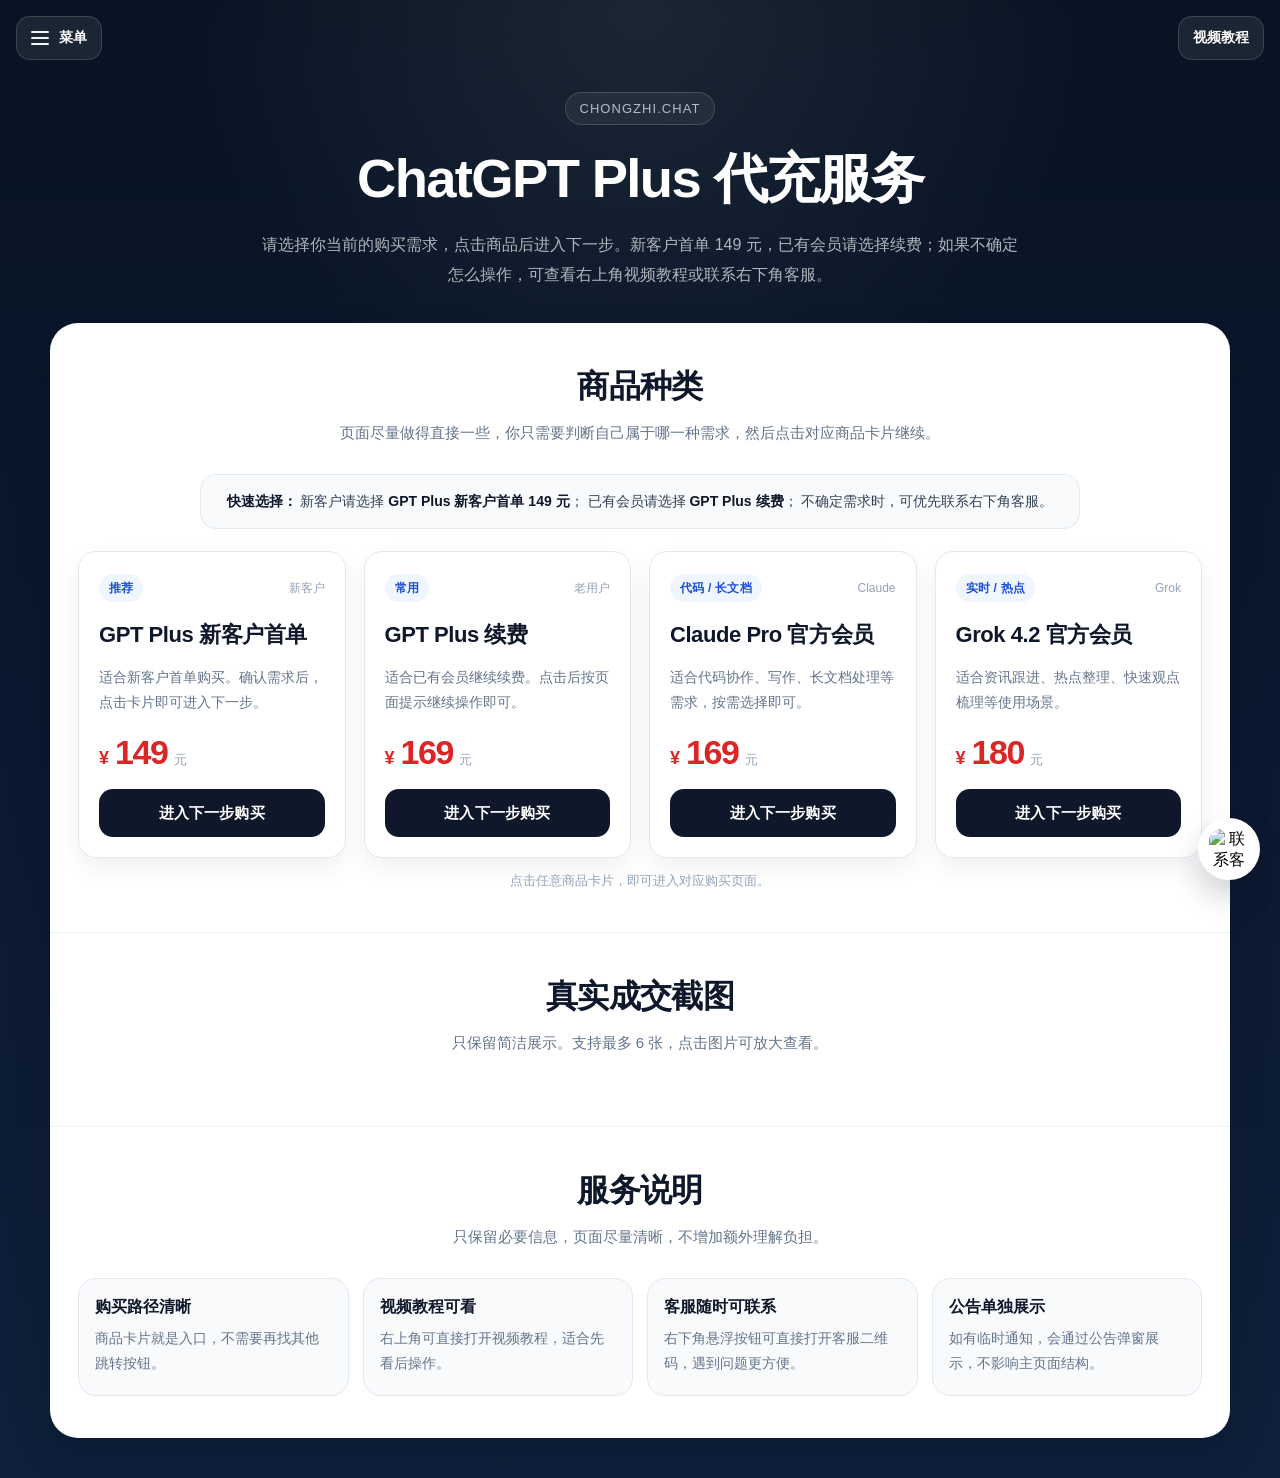
==== index.html @ c3a752f5 "Update index.html" ====
<!DOCTYPE html>
<html lang="zh-CN">
<head>
    <meta charset="UTF-8" />
    <meta name="viewport" content="width=device-width, initial-scale=1.0" />
    <title>ChatGPT Plus 代充服务</title>
    <meta name="description" content="ChatGPT Plus 代充服务，页面简洁清晰，支持新客户首单、续费及人工协助。" />
    <meta name="keywords" content="ChatGPT Plus, GPT Plus 代充, GPT 续费, GPT 新客户首单" />

    <style>
        :root {
            --bg: #081423;
            --bg-soft: #0d1d31;
            --panel: rgba(255, 255, 255, 0.06);
            --panel-strong: rgba(255, 255, 255, 0.1);
            --line: rgba(255, 255, 255, 0.12);
            --line-dark: #e5e7eb;
            --text: #0f172a;
            --text-soft: #64748b;
            --text-white: rgba(255, 255, 255, 0.94);
            --text-white-soft: rgba(255, 255, 255, 0.68);
            --brand: #2563eb;
            --brand-dark: #1d4ed8;
            --accent: #dc2626;
            --card-bg: #ffffff;
            --card-muted: #f8fafc;
            --shadow: 0 20px 40px rgba(2, 6, 23, 0.16);
            --radius-xl: 28px;
            --radius-lg: 22px;
            --radius-md: 18px;
            --radius-sm: 14px;
        }

        * {
            margin: 0;
            padding: 0;
            box-sizing: border-box;
        }

        html {
            scroll-behavior: smooth;
        }

        body {
            font-family: "SF Pro Display", "PingFang SC", "Hiragino Sans GB", "Microsoft YaHei", sans-serif;
            color: var(--text);
            background:
                radial-gradient(circle at top, rgba(255, 255, 255, 0.08), transparent 28%),
                linear-gradient(180deg, #081423 0%, #0b1830 52%, #0f203b 100%);
            min-height: 100vh;
            -webkit-font-smoothing: antialiased;
            text-rendering: optimizeLegibility;
        }

        a {
            text-decoration: none;
            color: inherit;
        }

        button {
            font: inherit;
        }

        .container {
            width: min(1180px, calc(100% - 32px));
            margin: 0 auto;
        }

        .hero {
            padding: 92px 0 34px;
            text-align: center;
        }

        .hero-mark {
            display: inline-flex;
            align-items: center;
            justify-content: center;
            padding: 8px 14px;
            border-radius: 999px;
            border: 1px solid rgba(255, 255, 255, 0.16);
            background: rgba(255, 255, 255, 0.06);
            color: var(--text-white-soft);
            font-size: 13px;
            letter-spacing: 0.08em;
            margin-bottom: 18px;
            backdrop-filter: blur(10px);
        }

        .hero h1 {
            color: #ffffff;
            font-size: clamp(2rem, 5vw, 3.4rem);
            font-weight: 700;
            letter-spacing: -0.03em;
            margin-bottom: 14px;
        }

        .hero p {
            max-width: 760px;
            margin: 0 auto;
            color: var(--text-white-soft);
            font-size: 16px;
            line-height: 1.85;
        }

        .main-shell {
            background: #ffffff;
            border-radius: var(--radius-xl);
            box-shadow: var(--shadow);
            overflow: hidden;
            margin-bottom: 40px;
        }

        .section {
            padding: 42px 28px;
        }

        .section + .section {
            border-top: 1px solid #eef2f7;
        }

        .section-head {
            text-align: center;
            margin-bottom: 28px;
        }

        .section-head h2 {
            font-size: clamp(1.5rem, 3vw, 2rem);
            color: #0f172a;
            font-weight: 700;
            letter-spacing: -0.02em;
            margin-bottom: 10px;
        }

        .section-head p {
            max-width: 760px;
            margin: 0 auto;
            color: var(--text-soft);
            font-size: 15px;
            line-height: 1.8;
        }

        .mini-guide {
            max-width: 880px;
            margin: 0 auto 22px;
            padding: 14px 18px;
            background: #f8fafc;
            border: 1px solid #e2e8f0;
            border-radius: 16px;
            text-align: center;
            color: #334155;
            font-size: 14px;
            line-height: 1.8;
        }

        .mini-guide strong {
            color: #0f172a;
            font-weight: 700;
        }

        .goods-grid {
            display: grid;
            grid-template-columns: repeat(4, minmax(0, 1fr));
            gap: 18px;
        }

        .goods-card {
            display: flex;
            flex-direction: column;
            min-height: 290px;
            padding: 22px 20px 20px;
            background: var(--card-bg);
            border: 1px solid #e2e8f0;
            border-radius: var(--radius-md);
            transition: transform 0.22s ease, box-shadow 0.22s ease, border-color 0.22s ease;
            box-shadow: 0 10px 24px rgba(15, 23, 42, 0.06);
        }

        .goods-card:hover {
            transform: translateY(-4px);
            box-shadow: 0 18px 34px rgba(15, 23, 42, 0.10);
            border-color: #cbd5e1;
        }

        .goods-card-top {
            display: flex;
            align-items: center;
            justify-content: space-between;
            gap: 12px;
            margin-bottom: 18px;
        }

        .goods-badge {
            display: inline-flex;
            align-items: center;
            min-height: 28px;
            padding: 0 10px;
            border-radius: 999px;
            background: #eff6ff;
            color: #1d4ed8;
            font-size: 12px;
            font-weight: 600;
            letter-spacing: 0.02em;
        }

        .goods-tag {
            font-size: 12px;
            color: #94a3b8;
            white-space: nowrap;
        }

        .goods-title {
            font-size: 22px;
            line-height: 1.4;
            color: #0f172a;
            font-weight: 700;
            letter-spacing: -0.02em;
            margin-bottom: 14px;
        }

        .goods-desc {
            color: #64748b;
            font-size: 14px;
            line-height: 1.8;
            min-height: 52px;
            margin-bottom: 18px;
        }

        .goods-price {
            display: flex;
            align-items: baseline;
            gap: 6px;
            margin-bottom: 20px;
        }

        .goods-price .currency {
            color: var(--accent);
            font-size: 18px;
            font-weight: 700;
        }

        .goods-price .value {
            color: var(--accent);
            font-size: 34px;
            line-height: 1;
            font-weight: 700;
            letter-spacing: -0.04em;
        }

        .goods-price .unit {
            color: #94a3b8;
            font-size: 13px;
        }

        .goods-action {
            margin-top: auto;
            display: flex;
            align-items: center;
            justify-content: center;
            min-height: 48px;
            border-radius: 14px;
            background: #0f172a;
            color: #ffffff;
            font-size: 15px;
            font-weight: 600;
            letter-spacing: 0.01em;
            transition: background 0.2s ease;
        }

        .goods-card:hover .goods-action {
            background: #111f35;
        }

        .goods-foot {
            text-align: center;
            margin-top: 14px;
            color: #94a3b8;
            font-size: 13px;
        }

        .proof-grid {
            display: grid;
            grid-template-columns: repeat(3, minmax(0, 1fr));
            gap: 16px;
        }

        .proof-card {
            display: none;
            position: relative;
            overflow: hidden;
            border-radius: 18px;
            border: 1px solid #e2e8f0;
            background: #f8fafc;
            cursor: zoom-in;
            aspect-ratio: 4 / 5;
            box-shadow: 0 12px 28px rgba(15, 23, 42, 0.06);
        }

        .proof-card.is-ready {
            display: block;
        }

        .proof-card img {
            width: 100%;
            height: 100%;
            object-fit: cover;
            display: block;
            transition: transform 0.28s ease;
        }

        .proof-card:hover img {
            transform: scale(1.02);
        }

        .proof-empty {
            display: none;
            max-width: 760px;
            margin: 0 auto;
            padding: 18px 20px;
            border-radius: 16px;
            background: #f8fafc;
            border: 1px solid #e2e8f0;
            text-align: center;
            color: #64748b;
            font-size: 14px;
            line-height: 1.8;
        }

        .proof-empty.show {
            display: block;
        }

        .service-grid {
            display: grid;
            grid-template-columns: repeat(4, minmax(0, 1fr));
            gap: 14px;
        }

        .service-item {
            padding: 18px 16px;
            border-radius: 18px;
            background: #f8fafc;
            border: 1px solid #e2e8f0;
        }

        .service-item h3 {
            font-size: 16px;
            color: #0f172a;
            font-weight: 700;
            margin-bottom: 8px;
        }

        .service-item p {
            color: #64748b;
            font-size: 14px;
            line-height: 1.8;
        }

        .fixed-contact-btn {
            position: fixed;
            right: 20px;
            bottom: 20px;
            z-index: 1100;
            width: 62px;
            height: 62px;
            border: 0;
            border-radius: 50%;
            background: #ffffff;
            box-shadow: 0 16px 30px rgba(15, 23, 42, 0.2);
            cursor: pointer;
            display: flex;
            align-items: center;
            justify-content: center;
            transition: transform 0.2s ease;
        }

        .fixed-contact-btn:hover {
            transform: translateY(-3px);
        }

        .fixed-contact-btn img {
            width: 40px;
            height: 40px;
            object-fit: cover;
            border-radius: 12px;
        }

        .top-left-nav-btn,
        .top-right-video-btn {
            position: fixed;
            top: calc(16px + env(safe-area-inset-top));
            z-index: 1200;
            display: inline-flex;
            align-items: center;
            justify-content: center;
            min-height: 44px;
            padding: 0 14px;
            border: 1px solid rgba(255, 255, 255, 0.14);
            border-radius: 14px;
            background: rgba(255, 255, 255, 0.08);
            color: #ffffff;
            backdrop-filter: blur(12px);
            cursor: pointer;
            font-size: 14px;
            font-weight: 600;
            transition: background 0.2s ease, transform 0.2s ease;
        }

        .top-left-nav-btn:hover,
        .top-right-video-btn:hover {
            background: rgba(255, 255, 255, 0.12);
            transform: translateY(-2px);
        }

        .top-left-nav-btn {
            left: calc(16px + env(safe-area-inset-left));
            gap: 10px;
        }

        .top-right-video-btn {
            right: calc(16px + env(safe-area-inset-right));
        }

        .nav-hamburger {
            width: 18px;
            height: 14px;
            display: inline-flex;
            flex-direction: column;
            justify-content: space-between;
        }

        .nav-hamburger span {
            display: block;
            height: 2px;
            width: 100%;
            border-radius: 999px;
            background: rgba(255, 255, 255, 0.94);
            transition: transform 0.25s ease, opacity 0.25s ease;
        }

        .top-left-nav-btn.active .nav-hamburger span:nth-child(1) {
            transform: translateY(6px) rotate(45deg);
        }

        .top-left-nav-btn.active .nav-hamburger span:nth-child(2) {
            opacity: 0;
        }

        .top-left-nav-btn.active .nav-hamburger span:nth-child(3) {
            transform: translateY(-6px) rotate(-45deg);
        }

        .drawer-overlay,
        .image-modal-overlay,
        .video-modal-overlay,
        .article-modal-overlay,
        .notice-modal-overlay {
            position: fixed;
            inset: 0;
        }

        .drawer-overlay {
            z-index: 1180;
            background: rgba(2, 6, 23, 0.4);
            backdrop-filter: blur(2px);
            opacity: 0;
            pointer-events: none;
            transition: opacity 0.2s ease;
        }

        .drawer-overlay.open {
            opacity: 1;
            pointer-events: auto;
        }

        .side-drawer {
            position: fixed;
            top: 0;
            left: 0;
            z-index: 1190;
            width: min(320px, 86vw);
            height: 100vh;
            padding: calc(18px + env(safe-area-inset-top)) 16px 18px;
            background: rgba(10, 19, 33, 0.96);
            border-right: 1px solid rgba(255, 255, 255, 0.08);
            backdrop-filter: blur(16px);
            transform: translateX(-105%);
            transition: transform 0.24s ease;
            display: flex;
            flex-direction: column;
            gap: 14px;
        }

        .side-drawer.open {
            transform: translateX(0);
        }

        .drawer-header {
            display: flex;
            align-items: center;
            justify-content: space-between;
            padding: 6px 4px 12px;
            border-bottom: 1px solid rgba(255, 255, 255, 0.08);
        }

        .drawer-title {
            color: rgba(255, 255, 255, 0.95);
            font-size: 15px;
            font-weight: 600;
        }

        .drawer-close {
            width: 36px;
            height: 36px;
            border: 1px solid rgba(255, 255, 255, 0.12);
            border-radius: 12px;
            background: rgba(255, 255, 255, 0.06);
            color: #ffffff;
            cursor: pointer;
        }

        .drawer-item {
            width: 100%;
            display: flex;
            align-items: center;
            min-height: 48px;
            padding: 0 14px;
            border: 1px solid rgba(255, 255, 255, 0.08);
            border-radius: 14px;
            background: rgba(255, 255, 255, 0.05);
            color: rgba(255, 255, 255, 0.92);
            font-size: 14px;
            font-weight: 500;
            text-align: left;
            cursor: pointer;
            transition: background 0.18s ease;
        }

        .drawer-item:hover {
            background: rgba(255, 255, 255, 0.09);
        }

        .drawer-footer {
            margin-top: auto;
            padding-top: 14px;
            border-top: 1px solid rgba(255, 255, 255, 0.08);
            color: rgba(255, 255, 255, 0.56);
            font-size: 12px;
            line-height: 1.8;
        }

        .image-modal-overlay,
        .video-modal-overlay,
        .article-modal-overlay,
        .notice-modal-overlay {
            display: none;
            align-items: center;
            justify-content: center;
            padding: 16px;
        }

        .image-modal-overlay.show,
        .video-modal-overlay.show,
        .article-modal-overlay.show,
        .notice-modal-overlay.show {
            display: flex;
        }

        .image-modal-overlay {
            z-index: 1300;
            background: rgba(2, 6, 23, 0.78);
        }

        .image-modal-content {
            width: min(560px, 94vw);
            position: relative;
        }

        .image-modal-close,
        .video-modal-close,
        .article-modal-close {
            position: absolute;
            top: 10px;
            right: 10px;
            width: 38px;
            height: 38px;
            border: 0;
            border-radius: 12px;
            background: rgba(15, 23, 42, 0.72);
            color: #ffffff;
            font-size: 20px;
            cursor: pointer;
        }

        .image-modal-card {
            background: #ffffff;
            border-radius: 20px;
            overflow: hidden;
            box-shadow: 0 24px 60px rgba(2, 6, 23, 0.24);
        }

        .image-modal-card img {
            display: block;
            width: 100%;
            max-height: 78vh;
            object-fit: contain;
            background: #f8fafc;
        }

        .image-modal-meta {
            padding: 16px 18px 18px;
        }

        .image-modal-title {
            font-size: 16px;
            color: #0f172a;
            font-weight: 700;
            margin-bottom: 6px;
        }

        .image-modal-desc {
            font-size: 14px;
            color: #64748b;
            line-height: 1.8;
        }

        .video-modal-overlay,
        .article-modal-overlay,
        .notice-modal-overlay {
            z-index: 1300;
            background: rgba(2, 6, 23, 0.72);
            backdrop-filter: blur(4px);
        }

        .video-modal-content,
        .article-modal-content,
        .notice-modal-content {
            position: relative;
            width: min(920px, 96vw);
            background: #ffffff;
            border-radius: 22px;
            box-shadow: 0 30px 80px rgba(2, 6, 23, 0.24);
            overflow: hidden;
        }

        .video-modal-content {
            padding: 18px;
            background: #0f172a;
        }

        .video-modal-title {
            color: #ffffff;
            text-align: center;
            font-size: 18px;
            font-weight: 600;
            margin-bottom: 14px;
        }

        #tutorialVideo {
            width: 100%;
            max-height: 72vh;
            border-radius: 16px;
            background: #000000;
            display: block;
        }

        .video-fallback-link {
            display: block;
            text-align: center;
            margin-top: 12px;
            color: rgba(255, 255, 255, 0.76);
            font-size: 14px;
        }

        .video-key-cta {
            margin-top: 16px;
            display: flex;
            flex-wrap: wrap;
            justify-content: center;
            gap: 10px;
        }

        .cta-primary {
            display: inline-flex;
            align-items: center;
            justify-content: center;
            min-height: 42px;
            padding: 0 16px;
            border-radius: 12px;
            background: #ffffff;
            color: #0f172a;
            font-size: 14px;
            font-weight: 600;
        }

        .article-modal-content,
        .notice-modal-content {
            max-height: 86vh;
        }

        .article-modal-body,
        .notice-modal-body {
            padding: 46px 24px 26px;
            overflow-y: auto;
            max-height: 86vh;
        }

        .article-modal-body h1 {
            font-size: 28px;
            text-align: center;
            color: #0f172a;
            margin-bottom: 12px;
            font-weight: 700;
        }

        .article-modal-body h2 {
            margin: 22px 0 10px;
            color: #1d4ed8;
            font-size: 18px;
            font-weight: 700;
        }

        .article-modal-body h3 {
            margin: 18px 0 8px;
            color: #0f172a;
            font-size: 16px;
            font-weight: 700;
        }

        .article-modal-body p,
        .article-modal-body li {
            color: #475569;
            font-size: 15px;
            line-height: 1.85;
        }

        .article-modal-body ul {
            margin-left: 18px;
        }

        .article-modal-body pre {
            margin-top: 12px;
            padding: 14px;
            border-radius: 14px;
            background: #0f172a;
            color: #e2e8f0;
            white-space: pre-wrap;
            word-break: break-word;
            overflow-x: auto;
        }

        .article-note,
        .article-box,
        .faq-item,
        .compare-card {
            border: 1px solid #e2e8f0;
            border-radius: 16px;
            background: #f8fafc;
        }

        .article-box,
        .compare-card {
            padding: 14px;
        }

        .article-note {
            margin-top: 16px;
            padding: 12px 14px;
            color: #1e3a8a;
        }

        .compare-grid {
            display: grid;
            grid-template-columns: repeat(2, minmax(0, 1fr));
            gap: 14px;
            margin-top: 12px;
        }

        .faq-item {
            margin-top: 12px;
            overflow: hidden;
        }

        .faq-q {
            min-height: 52px;
            padding: 0 14px;
            display: flex;
            align-items: center;
            justify-content: space-between;
            cursor: pointer;
            color: #0f172a;
            font-weight: 600;
        }

        .faq-a {
            max-height: 0;
            overflow: hidden;
            padding: 0 14px;
            transition: max-height 0.22s ease, padding 0.22s ease;
        }

        .faq-item.active .faq-a {
            max-height: 320px;
            padding: 0 14px 14px;
        }

        .faq-icon {
            color: #64748b;
            transition: transform 0.2s ease;
        }

        .faq-item.active .faq-icon {
            transform: rotate(180deg);
        }

        .article-cta {
            margin-top: 18px;
            text-align: center;
        }

        .notice-modal-title {
            text-align: center;
            font-size: 24px;
            color: #0f172a;
            font-weight: 700;
            margin-bottom: 12px;
        }

        .notice-modal-text {
            color: #475569;
            font-size: 15px;
            line-height: 1.9;
            white-space: pre-wrap;
            word-break: break-word;
        }

        body.drawer-open {
            overflow: hidden;
        }

        @media (max-width: 1100px) {
            .goods-grid {
                grid-template-columns: repeat(2, minmax(0, 1fr));
            }

            .service-grid {
                grid-template-columns: repeat(2, minmax(0, 1fr));
            }
        }

        @media (max-width: 760px) {
            .container {
                width: min(100% - 20px, 1180px);
            }

            .hero {
                padding: 84px 0 28px;
            }

            .section {
                padding: 28px 16px;
            }

            .goods-grid,
            .proof-grid,
            .service-grid,
            .compare-grid {
                grid-template-columns: 1fr;
            }

            .goods-card {
                min-height: auto;
            }

            .top-right-video-btn span:last-child {
                display: none;
            }

            .fixed-contact-btn {
                width: 58px;
                height: 58px;
            }

            .fixed-contact-btn img {
                width: 36px;
                height: 36px;
            }
        }
    </style>
</head>
<body>
    <div class="container">
        <header class="hero">
            <div class="hero-mark">CHONGZHI.CHAT</div>
            <h1>ChatGPT Plus 代充服务</h1>
            <p>请选择你当前的购买需求，点击商品后进入下一步。新客户首单 149 元，已有会员请选择续费；如果不确定怎么操作，可查看右上角视频教程或联系右下角客服。</p>
        </header>

        <main class="main-shell">
            <section class="section">
                <div class="section-head">
                    <h2>商品种类</h2>
                    <p>页面尽量做得直接一些，你只需要判断自己属于哪一种需求，然后点击对应商品卡片继续。</p>
                </div>

                <div class="mini-guide">
                    <strong>快速选择：</strong>
                    新客户请选择 <strong>GPT Plus 新客户首单 149 元</strong>；
                    已有会员请选择 <strong>GPT Plus 续费</strong>；
                    不确定需求时，可优先联系右下角客服。
                </div>

                <div class="goods-grid">
                    <a href="https://fe.dtyuedan.cn/shop/VA3AB5CB" target="_blank" rel="noopener" class="goods-card" data-shop-link>
                        <div class="goods-card-top">
                            <span class="goods-badge">推荐</span>
                            <span class="goods-tag">新客户</span>
                        </div>
                        <h3 class="goods-title">GPT Plus 新客户首单</h3>
                        <p class="goods-desc">适合新客户首单购买。确认需求后，点击卡片即可进入下一步。</p>
                        <div class="goods-price">
                            <span class="currency">¥</span>
                            <span class="value">149</span>
                            <span class="unit">元</span>
                        </div>
                        <div class="goods-action">进入下一步购买</div>
                    </a>

                    <a href="https://fe.dtyuedan.cn/shop/VA3AB5CB" target="_blank" rel="noopener" class="goods-card" data-shop-link>
                        <div class="goods-card-top">
                            <span class="goods-badge">常用</span>
                            <span class="goods-tag">老用户</span>
                        </div>
                        <h3 class="goods-title">GPT Plus 续费</h3>
                        <p class="goods-desc">适合已有会员继续续费。点击后按页面提示继续操作即可。</p>
                        <div class="goods-price">
                            <span class="currency">¥</span>
                            <span class="value">169</span>
                            <span class="unit">元</span>
                        </div>
                        <div class="goods-action">进入下一步购买</div>
                    </a>

                    <a href="https://fe.dtyuedan.cn/shop/VA3AB5CB" target="_blank" rel="noopener" class="goods-card" data-shop-link>
                        <div class="goods-card-top">
                            <span class="goods-badge">代码 / 长文档</span>
                            <span class="goods-tag">Claude</span>
                        </div>
                        <h3 class="goods-title">Claude Pro 官方会员</h3>
                        <p class="goods-desc">适合代码协作、写作、长文档处理等需求，按需选择即可。</p>
                        <div class="goods-price">
                            <span class="currency">¥</span>
                            <span class="value">169</span>
                            <span class="unit">元</span>
                        </div>
                        <div class="goods-action">进入下一步购买</div>
                    </a>

                    <a href="https://fe.dtyuedan.cn/shop/VA3AB5CB" target="_blank" rel="noopener" class="goods-card" data-shop-link>
                        <div class="goods-card-top">
                            <span class="goods-badge">实时 / 热点</span>
                            <span class="goods-tag">Grok</span>
                        </div>
                        <h3 class="goods-title">Grok 4.2 官方会员</h3>
                        <p class="goods-desc">适合资讯跟进、热点整理、快速观点梳理等使用场景。</p>
                        <div class="goods-price">
                            <span class="currency">¥</span>
                            <span class="value">180</span>
                            <span class="unit">元</span>
                        </div>
                        <div class="goods-action">进入下一步购买</div>
                    </a>
                </div>

                <div class="goods-foot">点击任意商品卡片，即可进入对应购买页面。</div>
            </section>

            <section class="section">
                <div class="section-head">
                    <h2>真实成交截图</h2>
                    <p>只保留简洁展示。支持最多 6 张，点击图片可放大查看。</p>
                </div>

                <div class="proof-grid" id="proofGrid">
                    <div class="proof-card"><img src="./成交截图1.jpg" alt="成交截图1" loading="lazy" data-proof-image data-proof-title="成交截图 1" /></div>
                    <div class="proof-card"><img src="./成交截图2.jpg" alt="成交截图2" loading="lazy" data-proof-image data-proof-title="成交截图 2" /></div>
                    <div class="proof-card"><img src="./成交截图3.jpg" alt="成交截图3" loading="lazy" data-proof-image data-proof-title="成交截图 3" /></div>
                    <div class="proof-card"><img src="./成交截图4.jpg" alt="成交截图4" loading="lazy" data-proof-image data-proof-title="成交截图 4" /></div>
                    <div class="proof-card"><img src="./成交截图5.jpg" alt="成交截图5" loading="lazy" data-proof-image data-proof-title="成交截图 5" /></div>
                    <div class="proof-card"><img src="./成交截图6.jpg" alt="成交截图6" loading="lazy" data-proof-image data-proof-title="成交截图 6" /></div>
                </div>

                <div class="proof-empty" id="proofEmpty">
                    暂未检测到成交截图。你可以把图片放到当前 HTML 同级目录，并命名为 `成交截图1.jpg` 到 `成交截图6.jpg`。
                </div>
            </section>

            <section class="section">
                <div class="section-head">
                    <h2>服务说明</h2>
                    <p>只保留必要信息，页面尽量清晰，不增加额外理解负担。</p>
                </div>

                <div class="service-grid">
                    <div class="service-item">
                        <h3>购买路径清晰</h3>
                        <p>商品卡片就是入口，不需要再找其他跳转按钮。</p>
                    </div>
                    <div class="service-item">
                        <h3>视频教程可看</h3>
                        <p>右上角可直接打开视频教程，适合先看后操作。</p>
                    </div>
                    <div class="service-item">
                        <h3>客服随时可联系</h3>
                        <p>右下角悬浮按钮可直接打开客服二维码，遇到问题更方便。</p>
                    </div>
                    <div class="service-item">
                        <h3>公告单独展示</h3>
                        <p>如有临时通知，会通过公告弹窗展示，不影响主页面结构。</p>
                    </div>
                </div>
            </section>
        </main>
    </div>

    <button class="top-left-nav-btn" id="navMenuBtn" type="button" aria-label="打开导航菜单" aria-expanded="false">
        <span class="nav-hamburger" aria-hidden="true">
            <span></span>
            <span></span>
            <span></span>
        </span>
        <span>菜单</span>
    </button>

    <button class="top-right-video-btn" id="videoBtn" type="button" aria-label="打开视频教程">
        <span>视频教程</span>
    </button>

    <div class="drawer-overlay" id="drawerOverlay"></div>

    <aside class="side-drawer" id="sideDrawer" aria-hidden="true">
        <div class="drawer-header">
            <div class="drawer-title">导航菜单</div>
            <button class="drawer-close" id="drawerClose" type="button" aria-label="关闭菜单">×</button>
        </div>

        <a class="drawer-item" href="https://chongzhi.chat/" target="_self">充值主页</a>
        <button type="button" class="drawer-item drawer-action" data-article="guide">ChatGPT 使用指南</button>
        <button type="button" class="drawer-item drawer-action" data-article="compare">Plus 与 Pro 对比</button>
        <button type="button" class="drawer-item drawer-action" data-article="faq">常见问题解答</button>
        <button type="button" class="drawer-item drawer-action" data-article="claude">Claude Pro 使用指南</button>
        <button type="button" class="drawer-item drawer-action" data-article="grok">Grok 使用指南</button>

        <div class="drawer-footer">
            右上角可查看视频教程。<br />
            右下角可直接联系人工客服。<br />
            域名：chongzhi.chat
        </div>
    </aside>

    <div class="video-modal-overlay" id="videoModal" aria-hidden="true">
        <div class="video-modal-content" role="dialog" aria-modal="true" aria-label="视频教程">
            <button class="video-modal-close" id="videoClose" type="button" aria-label="关闭视频">×</button>
            <div class="video-modal-title">视频教程</div>
            <video id="tutorialVideo" controls playsinline preload="metadata">
                <source src="./视频教程.mp4" type="video/mp4" />
                您的浏览器不支持视频播放。<a href="./视频教程.mp4" target="_blank" rel="noopener">点此打开视频</a>
            </video>
            <a class="video-fallback-link" href="./视频教程.mp4" target="_blank" rel="noopener">无法播放时，可在新窗口打开</a>

            <div class="video-key-cta">
                <a class="cta-primary" href="https://www.chatgpt.com" target="_blank" rel="noopener">登录 GPT 账号</a>
                <a class="cta-primary" href="https://chatgpt.com/api/auth/session" target="_blank" rel="noopener">获取充值密钥</a>
                <a class="cta-primary" href="https://gcn6188hiuwm.feishu.cn/wiki/XCeCwqkOHiRBzLkw3c6cQSugnuc?from=from_copylink" target="_blank" rel="noopener">查看详细文档</a>
            </div>
        </div>
    </div>

    <div class="article-modal-overlay" id="articleModal" aria-hidden="true">
        <div class="article-modal-content" role="dialog" aria-modal="true" aria-label="内容说明">
            <button class="article-modal-close" id="articleClose" type="button" aria-label="关闭内容">×</button>
            <div class="article-modal-body" id="articleBody"></div>
        </div>
    </div>

    <div class="notice-modal-overlay" id="noticeModal" aria-hidden="true">
        <div class="notice-modal-content" role="dialog" aria-modal="true" aria-label="网站公告">
            <div class="notice-modal-body">
                <div class="notice-modal-title">网站公告</div>
                <div class="notice-modal-text" id="noticeText">公告加载中...</div>
            </div>
        </div>
    </div>

    <template id="tpl-guide">
        <h1>ChatGPT 使用指南</h1>
        <p>使用时把需求说清楚，通常会比堆很多话更有效。目标、限制、素材、输出格式，四件事越明确，结果越稳定。</p>

        <h2>建议写法</h2>
        <div class="article-box">
            <p>角色：你是某个领域的专业助手。</p>
            <p>任务：帮我完成什么目标。</p>
            <p>输入：这是我已有的资料或上下文。</p>
            <p>输出：请按什么格式、什么语气、什么长度输出。</p>
        </div>

        <h2>常见用法</h2>
        <ul>
            <li>写作：先列提纲，再逐段展开，再统一润色。</li>
            <li>办公：把会议纪要整理成待办、负责人和风险点。</li>
            <li>学习：按你的水平解释，再配练习题和答案。</li>
            <li>代码：贴报错、关键代码和你的预期行为。</li>
        </ul>

        <div class="article-cta">
            <a href="https://fe.dtyuedan.cn/shop/VA3AB5CB" class="cta-primary article-buy-link" target="_blank" rel="noopener" data-shop-link>进入购买</a>
        </div>
    </template>

    <template id="tpl-compare">
        <h1>Plus 与 Pro 对比</h1>
        <p>先看你实际用途，不用只看名称。</p>

        <div class="compare-grid">
            <div class="compare-card">
                <h3>ChatGPT Plus</h3>
                <p>更适合大多数用户，日常写作、办公、学习、通用问答都比较合适。</p>
            </div>
            <div class="compare-card">
                <h3>更高阶方案</h3>
                <p>更适合重度用户，通常更看重额度、能力范围和长期使用效率。</p>
            </div>
        </div>

        <h2>选择建议</h2>
        <ul>
            <li>通用需求优先看 Plus。</li>
            <li>高频重度使用，再考虑更高阶方案。</li>
            <li>代码、长文档、实时信息这类场景，可以按产品特点分别选择。</li>
        </ul>

        <div class="article-cta">
            <a href="https://fe.dtyuedan.cn/shop/VA3AB5CB" class="cta-primary article-buy-link" target="_blank" rel="noopener" data-shop-link>进入购买</a>
        </div>
    </template>

    <template id="tpl-faq">
        <h1>常见问题解答</h1>

        <div class="faq-item">
            <div class="faq-q">购买后一般多久处理？ <span class="faq-icon">▼</span></div>
            <div class="faq-a">
                <p>多数情况下处理较快。若遇到高峰期或特殊情况，建议先查看视频教程，再联系客服协助确认。</p>
            </div>
        </div>

        <div class="faq-item">
            <div class="faq-q">不会操作怎么办？ <span class="faq-icon">▼</span></div>
            <div class="faq-a">
                <p>可先看右上角视频教程；如果仍不清楚，直接联系右下角客服即可。</p>
            </div>
        </div>

        <div class="faq-item">
            <div class="faq-q">如果有问题怎么处理？ <span class="faq-icon">▼</span></div>
            <div class="faq-a">
                <p>可提供订单信息和具体情况，方便客服快速协助处理。</p>
            </div>
        </div>

        <div class="article-cta">
            <a href="https://fe.dtyuedan.cn/shop/VA3AB5CB" class="cta-primary article-buy-link" target="_blank" rel="noopener" data-shop-link>进入购买</a>
        </div>
    </template>

    <template id="tpl-claude">
        <h1>Claude Pro 使用指南</h1>
        <p>Claude 更适合长文档理解、写作整理、代码协作和需求拆解等场景。</p>

        <h2>适合哪些人</h2>
        <ul>
            <li>程序员：读代码、改 Bug、写测试、做重构建议。</li>
            <li>写作者：长文整理、改写润色、结构梳理。</li>
            <li>产品或项目角色：PRD、总结、方案评审、风险清单。</li>
        </ul>

        <h2>提示词示例</h2>
        <pre><code>你是资深工程师，请先复述我的需求，再给出 3 套实现方案（优缺点、复杂度、风险、测试点）。</code></pre>

        <div class="article-cta">
            <a href="https://fe.dtyuedan.cn/shop/VA3AB5CB" class="cta-primary article-buy-link" target="_blank" rel="noopener" data-shop-link>进入购买</a>
        </div>
    </template>

    <template id="tpl-grok">
        <h1>Grok 使用指南</h1>
        <p>Grok 更适合热点整理、资讯跟进、观点碰撞和实时感较强的使用需求。</p>

        <h2>适合哪些场景</h2>
        <ul>
            <li>热点事件拆解和时间线整理。</li>
            <li>正反观点对照和论点梳理。</li>
            <li>内容创作选题、标题和脚本方向整理。</li>
        </ul>

        <h2>提示词示例</h2>
        <pre><code>请把这个热点按：事件经过、核心争议、各方观点、可能走向、我该怎么看 进行结构化整理。</code></pre>

        <div class="article-cta">
            <a href="https://fe.dtyuedan.cn/shop/VA3AB5CB" class="cta-primary article-buy-link" target="_blank" rel="noopener" data-shop-link>进入购买</a>
        </div>
    </template>

    <button class="fixed-contact-btn" id="fixedContactBtn" type="button" aria-label="联系客服">
        <img src="./企业微信.jpg" alt="联系客服" />
    </button>

    <div class="image-modal-overlay" id="imageModal" aria-hidden="true">
        <div class="image-modal-content" role="dialog" aria-modal="true" aria-label="图片预览">
            <button class="image-modal-close" id="imageModalClose" type="button" aria-label="关闭图片">×</button>
            <div class="image-modal-card">
                <img id="imageModalTarget" src="./企业微信.jpg" alt="预览图片" />
                <div class="image-modal-meta">
                    <div class="image-modal-title" id="imageModalTitle">图片预览</div>
                    <div class="image-modal-desc" id="imageModalDesc"></div>
                </div>
            </div>
        </div>
    </div>

    <script>
        const SHOP_URL = "https://fe.dtyuedan.cn/shop/VA3AB5CB";

        (function () {
            const shopLinks = document.querySelectorAll("[data-shop-link]");

            shopLinks.forEach((link) => {
                link.setAttribute("href", SHOP_URL);
                if (link.getAttribute("target") === "_blank") {
                    link.setAttribute("rel", "noopener");
                }
            });
        })();

        (function () {
            const fixedContactBtn = document.getElementById("fixedContactBtn");
            const imageModal = document.getElementById("imageModal");
            const imageModalClose = document.getElementById("imageModalClose");
            const imageModalTarget = document.getElementById("imageModalTarget");
            const imageModalTitle = document.getElementById("imageModalTitle");
            const imageModalDesc = document.getElementById("imageModalDesc");
            const proofImages = document.querySelectorAll("[data-proof-image]");

            function openImageModal(src, title, desc) {
                if (!imageModal) return;
                imageModalTarget.src = src;
                imageModalTitle.textContent = title || "图片预览";
                imageModalDesc.textContent = desc || "";
                imageModal.classList.add("show");
                imageModal.setAttribute("aria-hidden", "false");
                document.body.classList.add("drawer-open");
            }

            function closeImageModal() {
                if (!imageModal) return;
                imageModal.classList.remove("show");
                imageModal.setAttribute("aria-hidden", "true");
                document.body.classList.remove("drawer-open");
            }

            fixedContactBtn && fixedContactBtn.addEventListener("click", () => {
                openImageModal("./企业微信.jpg", "联系客服", "微信：jg-3355    QQ：552309781");
            });

            imageModalClose && imageModalClose.addEventListener("click", closeImageModal);

            imageModal && imageModal.addEventListener("click", (e) => {
                if (e.target === imageModal) closeImageModal();
            });

            proofImages.forEach((img, index) => {
                const card = img.closest(".proof-card");
                const title = img.getAttribute("data-proof-title") || "成交截图 " + (index + 1);

                function markReady() {
                    card && card.classList.add("is-ready");
                }

                function bindPreview() {
                    img.addEventListener("click", () => {
                        openImageModal(img.src, title, "");
                    });
                }

                if (img.complete && img.naturalWidth > 0) {
                    markReady();
                    bindPreview();
                } else {
                    img.addEventListener("load", () => {
                        markReady();
                        bindPreview();
                    }, { once: true });
                }
            });

            document.addEventListener("keydown", (e) => {
                if (e.key === "Escape") closeImageModal();
            });
        })();

        (function () {
            const proofGrid = document.getElementById("proofGrid");
            const proofEmpty = document.getElementById("proofEmpty");
            const proofCards = proofGrid ? proofGrid.querySelectorAll(".proof-card") : [];
            let checked = 0;

            function finalizeProofState() {
                checked += 1;
                if (checked < proofCards.length) return;

                const visibleCount = proofGrid.querySelectorAll(".proof-card.is-ready").length;
                if (visibleCount === 0 && proofEmpty) {
                    proofEmpty.classList.add("show");
                }
            }

            proofCards.forEach((card) => {
                const img = card.querySelector("img");
                if (!img) {
                    finalizeProofState();
                    return;
                }

                if (img.complete) {
                    finalizeProofState();
                } else {
                    img.addEventListener("load", finalizeProofState, { once: true });
                    img.addEventListener("error", finalizeProofState, { once: true });
                }

                img.addEventListener("error", () => {
                    card.remove();
                }, { once: true });
            });

            if (proofCards.length === 0 && proofEmpty) {
                proofEmpty.classList.add("show");
            }
        })();

        (function () {
            const noticeModal = document.getElementById("noticeModal");
            const noticeText = document.getElementById("noticeText");

            function closeNotice() {
                if (!noticeModal) return;
                noticeModal.classList.remove("show");
                noticeModal.setAttribute("aria-hidden", "true");
                document.body.classList.remove("drawer-open");
            }

            async function loadNotice() {
                if (!noticeModal || !noticeText) return;

                try {
                    const response = await fetch("./公告.txt", { cache: "no-store" });
                    if (!response.ok) throw new Error("notice load failed");
                    const text = (await response.text()).trim();
                    if (!text) return;

                    noticeText.textContent = text;
                    noticeModal.classList.add("show");
                    noticeModal.setAttribute("aria-hidden", "false");
                    document.body.classList.add("drawer-open");
                } catch (error) {
                    console.warn("公告加载失败:", error);
                }
            }

            noticeModal && noticeModal.addEventListener("click", closeNotice);

            document.addEventListener("keydown", (e) => {
                if (e.key === "Escape") closeNotice();
            });

            loadNotice();
        })();

        (function () {
            const navMenuBtn = document.getElementById("navMenuBtn");
            const sideDrawer = document.getElementById("sideDrawer");
            const drawerOverlay = document.getElementById("drawerOverlay");
            const drawerClose = document.getElementById("drawerClose");
            const drawerActions = document.querySelectorAll(".drawer-action");

            const videoBtn = document.getElementById("videoBtn");
            const videoModal = document.getElementById("videoModal");
            const videoClose = document.getElementById("videoClose");
            const tutorialVideo = document.getElementById("tutorialVideo");

            const articleModal = document.getElementById("articleModal");
            const articleClose = document.getElementById("articleClose");
            const articleBody = document.getElementById("articleBody");

            function isDrawerOpen() {
                return !!(sideDrawer && sideDrawer.classList.contains("open"));
            }

            function isVideoOpen() {
                return !!(videoModal && videoModal.classList.contains("show"));
            }

            function isArticleOpen() {
                return !!(articleModal && articleModal.classList.contains("show"));
            }

            function syncScrollLock() {
                const hasModalOpen = isDrawerOpen() || isVideoOpen() || isArticleOpen();
                document.body.classList.toggle("drawer-open", hasModalOpen);
            }

            function openDrawer() {
                if (!sideDrawer || !drawerOverlay || !navMenuBtn) return;
                sideDrawer.classList.add("open");
                drawerOverlay.classList.add("open");
                navMenuBtn.classList.add("active");
                navMenuBtn.setAttribute("aria-expanded", "true");
                sideDrawer.setAttribute("aria-hidden", "false");
                syncScrollLock();
            }

            function closeDrawer() {
                if (!sideDrawer || !drawerOverlay || !navMenuBtn) return;
                sideDrawer.classList.remove("open");
                drawerOverlay.classList.remove("open");
                navMenuBtn.classList.remove("active");
                navMenuBtn.setAttribute("aria-expanded", "false");
                sideDrawer.setAttribute("aria-hidden", "true");
                syncScrollLock();
            }

            function toggleDrawer() {
                isDrawerOpen() ? closeDrawer() : openDrawer();
            }

            function openVideo() {
                if (!videoModal) return;
                closeArticle();
                closeDrawer();
                videoModal.classList.add("show");
                videoModal.setAttribute("aria-hidden", "false");
                syncScrollLock();
            }

            function closeVideo() {
                if (!videoModal) return;
                videoModal.classList.remove("show");
                videoModal.setAttribute("aria-hidden", "true");
                if (tutorialVideo) tutorialVideo.pause();
                syncScrollLock();
            }

            function bindFaqEvents() {
                const items = articleBody.querySelectorAll(".faq-item");
                items.forEach((item) => {
                    const q = item.querySelector(".faq-q");
                    if (!q) return;

                    q.addEventListener("click", () => {
                        items.forEach((current) => {
                            if (current !== item) current.classList.remove("active");
                        });
                        item.classList.toggle("active");
                    });
                });
            }

            function openArticle(type) {
                if (!articleModal || !articleBody) return;

                closeVideo();
                closeDrawer();

                const tpl = document.getElementById("tpl-" + type);
                if (!tpl) return;

                articleBody.innerHTML = tpl.innerHTML;
                articleModal.classList.add("show");
                articleModal.setAttribute("aria-hidden", "false");

                if (type === "faq") bindFaqEvents();
                syncScrollLock();
            }

            function closeArticle() {
                if (!articleModal || !articleBody) return;
                articleModal.classList.remove("show");
                articleModal.setAttribute("aria-hidden", "true");
                articleBody.innerHTML = "";
                syncScrollLock();
            }

            navMenuBtn && navMenuBtn.addEventListener("click", toggleDrawer);
            drawerOverlay && drawerOverlay.addEventListener("click", closeDrawer);
            drawerClose && drawerClose.addEventListener("click", closeDrawer);

            drawerActions.forEach((btn) => {
                btn.addEventListener("click", () => {
                    const type = btn.getAttribute("data-article");
                    openArticle(type);
                });
            });

            videoBtn && videoBtn.addEventListener("click", openVideo);
            videoClose && videoClose.addEventListener("click", closeVideo);

            videoModal && videoModal.addEventListener("click", (e) => {
                if (e.target === videoModal) closeVideo();
            });

            articleClose && articleClose.addEventListener("click", closeArticle);
            articleModal && articleModal.addEventListener("click", (e) => {
                if (e.target === articleModal) closeArticle();
            });

            articleBody && articleBody.addEventListener("click", (e) => {
                const target = e.target.closest(".article-buy-link");
                if (!target) return;
                e.preventDefault();
                closeArticle();
                window.open(SHOP_URL, "_blank", "noopener");
            });

            document.addEventListener("keydown", (e) => {
                if (e.key !== "Escape") return;
                if (isVideoOpen()) return closeVideo();
                if (isArticleOpen()) return closeArticle();
                if (isDrawerOpen()) return closeDrawer();
            });
        })();
    </script>
</body>
</html>
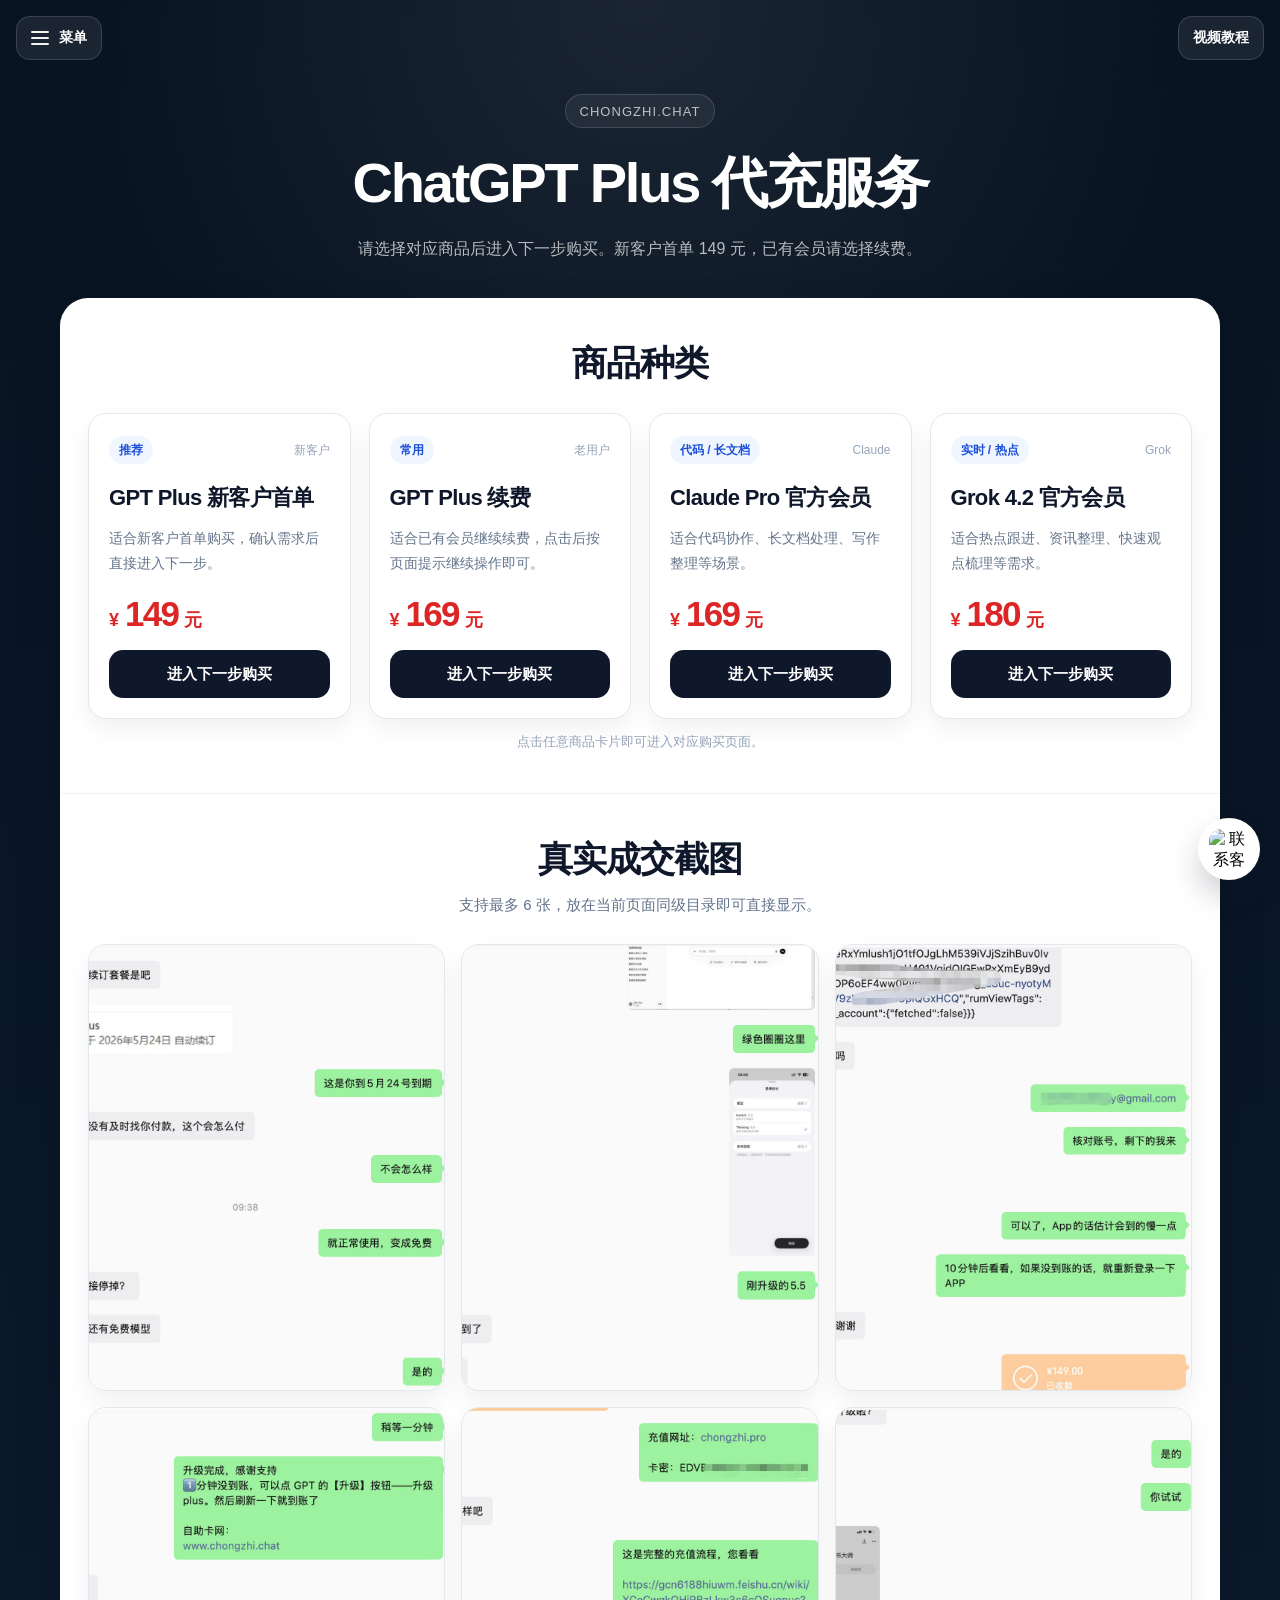
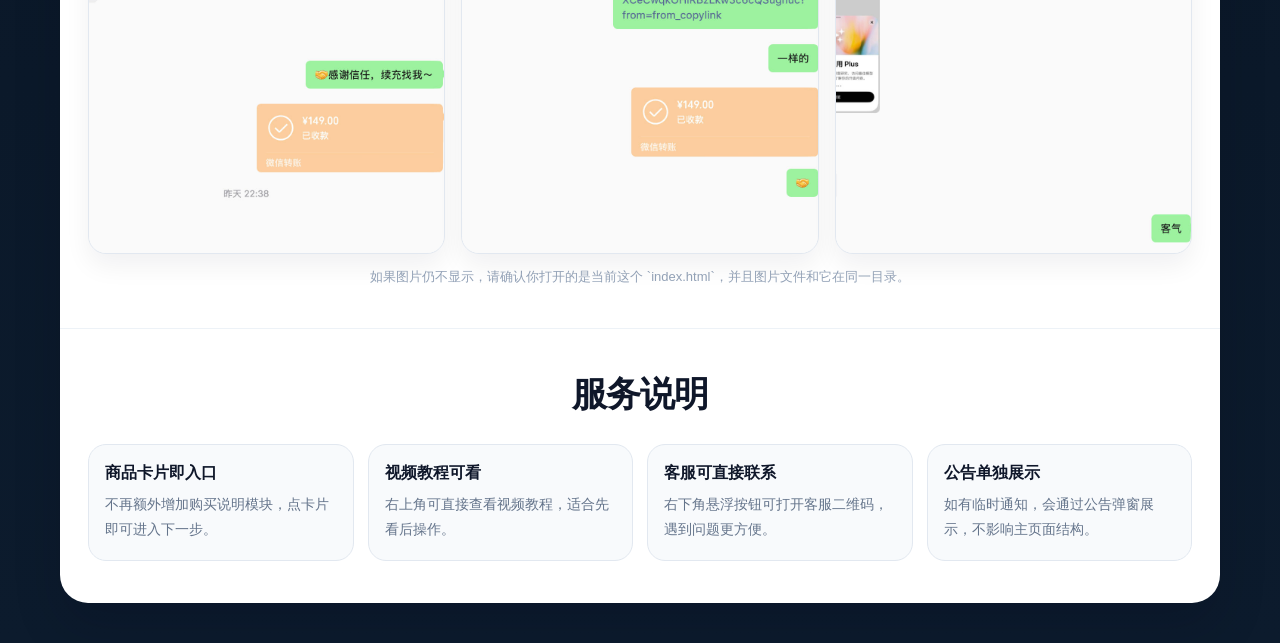
==== commit b1cd572c: "Add files via upload" ====
--- a/index.html
+++ b/index.html
@@ -1,30 +1,27 @@
 <!DOCTYPE html>
 <html lang="zh-CN">
 <head>
-    <meta charset="UTF-8" />
-    <meta name="viewport" content="width=device-width, initial-scale=1.0" />
+    <meta charset="UTF-8">
+    <meta name="viewport" content="width=device-width, initial-scale=1.0">
     <title>ChatGPT Plus 代充服务</title>
-    <meta name="description" content="ChatGPT Plus 代充服务，页面简洁清晰，支持新客户首单、续费及人工协助。" />
-    <meta name="keywords" content="ChatGPT Plus, GPT Plus 代充, GPT 续费, GPT 新客户首单" />
+    <meta name="description" content="简洁清晰的 ChatGPT Plus 代充服务页面，支持新客户首单、续费、视频教程与客服协助。">
+    <meta name="keywords" content="ChatGPT Plus, GPT Plus 代充, GPT 续费, GPT 新客户首单">
 
     <style>
         :root {
-            --bg: #081423;
-            --bg-soft: #0d1d31;
-            --panel: rgba(255, 255, 255, 0.06);
-            --panel-strong: rgba(255, 255, 255, 0.1);
-            --line: rgba(255, 255, 255, 0.12);
-            --line-dark: #e5e7eb;
+            --bg: #081321;
+            --bg-2: #0c1b2d;
+            --panel: #ffffff;
+            --line: #e2e8f0;
+            --soft: #f8fafc;
             --text: #0f172a;
-            --text-soft: #64748b;
-            --text-white: rgba(255, 255, 255, 0.94);
-            --text-white-soft: rgba(255, 255, 255, 0.68);
+            --muted: #64748b;
+            --white: rgba(255, 255, 255, 0.94);
+            --white-soft: rgba(255, 255, 255, 0.7);
             --brand: #2563eb;
             --brand-dark: #1d4ed8;
-            --accent: #dc2626;
-            --card-bg: #ffffff;
-            --card-muted: #f8fafc;
-            --shadow: 0 20px 40px rgba(2, 6, 23, 0.16);
+            --danger: #dc2626;
+            --shadow: 0 24px 48px rgba(2, 8, 23, 0.16);
             --radius-xl: 28px;
             --radius-lg: 22px;
             --radius-md: 18px;
@@ -42,19 +39,18 @@
         }
 
         body {
-            font-family: "SF Pro Display", "PingFang SC", "Hiragino Sans GB", "Microsoft YaHei", sans-serif;
+            font-family: -apple-system, BlinkMacSystemFont, "SF Pro Display", "PingFang SC", "Segoe UI", sans-serif;
+            min-height: 100vh;
+            background:
+                radial-gradient(circle at top, rgba(255, 255, 255, 0.08), transparent 24%),
+                linear-gradient(180deg, var(--bg) 0%, var(--bg-2) 100%);
             color: var(--text);
-            background:
-                radial-gradient(circle at top, rgba(255, 255, 255, 0.08), transparent 28%),
-                linear-gradient(180deg, #081423 0%, #0b1830 52%, #0f203b 100%);
-            min-height: 100vh;
             -webkit-font-smoothing: antialiased;
-            text-rendering: optimizeLegibility;
         }
 
         a {
+            color: inherit;
             text-decoration: none;
-            color: inherit;
         }
 
         button {
@@ -62,12 +58,12 @@
         }
 
         .container {
-            width: min(1180px, calc(100% - 32px));
+            width: min(1160px, calc(100% - 32px));
             margin: 0 auto;
         }
 
         .hero {
-            padding: 92px 0 34px;
+            padding: 94px 0 34px;
             text-align: center;
         }
 
@@ -75,35 +71,36 @@
             display: inline-flex;
             align-items: center;
             justify-content: center;
-            padding: 8px 14px;
+            min-height: 34px;
+            padding: 0 14px;
             border-radius: 999px;
-            border: 1px solid rgba(255, 255, 255, 0.16);
+            border: 1px solid rgba(255, 255, 255, 0.14);
             background: rgba(255, 255, 255, 0.06);
-            color: var(--text-white-soft);
+            color: var(--white-soft);
             font-size: 13px;
             letter-spacing: 0.08em;
+            backdrop-filter: blur(10px);
             margin-bottom: 18px;
-            backdrop-filter: blur(10px);
         }
 
         .hero h1 {
             color: #ffffff;
-            font-size: clamp(2rem, 5vw, 3.4rem);
-            font-weight: 700;
-            letter-spacing: -0.03em;
-            margin-bottom: 14px;
+            font-size: clamp(2.1rem, 5vw, 3.5rem);
+            font-weight: 700;
+            letter-spacing: -0.04em;
+            margin-bottom: 12px;
         }
 
         .hero p {
-            max-width: 760px;
+            max-width: 720px;
             margin: 0 auto;
-            color: var(--text-white-soft);
+            color: var(--white-soft);
             font-size: 16px;
-            line-height: 1.85;
+            line-height: 1.9;
         }
 
         .main-shell {
-            background: #ffffff;
+            background: var(--panel);
             border-radius: var(--radius-xl);
             box-shadow: var(--shadow);
             overflow: hidden;
@@ -115,46 +112,26 @@
         }
 
         .section + .section {
-            border-top: 1px solid #eef2f7;
+            border-top: 1px solid #edf2f7;
         }
 
         .section-head {
             text-align: center;
-            margin-bottom: 28px;
+            margin-bottom: 26px;
         }
 
         .section-head h2 {
-            font-size: clamp(1.5rem, 3vw, 2rem);
-            color: #0f172a;
-            font-weight: 700;
-            letter-spacing: -0.02em;
-            margin-bottom: 10px;
+            font-size: clamp(1.8rem, 3vw, 2.2rem);
+            font-weight: 700;
+            color: var(--text);
+            letter-spacing: -0.03em;
+            margin-bottom: 8px;
         }
 
         .section-head p {
-            max-width: 760px;
-            margin: 0 auto;
-            color: var(--text-soft);
+            color: var(--muted);
             font-size: 15px;
             line-height: 1.8;
-        }
-
-        .mini-guide {
-            max-width: 880px;
-            margin: 0 auto 22px;
-            padding: 14px 18px;
-            background: #f8fafc;
-            border: 1px solid #e2e8f0;
-            border-radius: 16px;
-            text-align: center;
-            color: #334155;
-            font-size: 14px;
-            line-height: 1.8;
-        }
-
-        .mini-guide strong {
-            color: #0f172a;
-            font-weight: 700;
         }
 
         .goods-grid {
@@ -166,22 +143,22 @@
         .goods-card {
             display: flex;
             flex-direction: column;
-            min-height: 290px;
+            min-height: 292px;
             padding: 22px 20px 20px;
-            background: var(--card-bg);
-            border: 1px solid #e2e8f0;
             border-radius: var(--radius-md);
+            border: 1px solid var(--line);
+            background: #ffffff;
+            box-shadow: 0 10px 24px rgba(15, 23, 42, 0.06);
             transition: transform 0.22s ease, box-shadow 0.22s ease, border-color 0.22s ease;
-            box-shadow: 0 10px 24px rgba(15, 23, 42, 0.06);
         }
 
         .goods-card:hover {
             transform: translateY(-4px);
-            box-shadow: 0 18px 34px rgba(15, 23, 42, 0.10);
             border-color: #cbd5e1;
-        }
-
-        .goods-card-top {
+            box-shadow: 0 18px 36px rgba(15, 23, 42, 0.1);
+        }
+
+        .goods-top {
             display: flex;
             align-items: center;
             justify-content: space-between;
@@ -196,29 +173,27 @@
             padding: 0 10px;
             border-radius: 999px;
             background: #eff6ff;
-            color: #1d4ed8;
+            color: var(--brand-dark);
             font-size: 12px;
-            font-weight: 600;
-            letter-spacing: 0.02em;
-        }
-
-        .goods-tag {
+            font-weight: 700;
+        }
+
+        .goods-note {
+            color: #94a3b8;
             font-size: 12px;
-            color: #94a3b8;
-            white-space: nowrap;
         }
 
         .goods-title {
             font-size: 22px;
-            line-height: 1.4;
-            color: #0f172a;
-            font-weight: 700;
-            letter-spacing: -0.02em;
-            margin-bottom: 14px;
+            line-height: 1.45;
+            color: var(--text);
+            font-weight: 700;
+            letter-spacing: -0.03em;
+            margin-bottom: 12px;
         }
 
         .goods-desc {
-            color: #64748b;
+            color: var(--muted);
             font-size: 14px;
             line-height: 1.8;
             min-height: 52px;
@@ -229,26 +204,22 @@
             display: flex;
             align-items: baseline;
             gap: 6px;
-            margin-bottom: 20px;
-        }
-
-        .goods-price .currency {
-            color: var(--accent);
+            margin-bottom: 18px;
+        }
+
+        .goods-price .currency,
+        .goods-price .unit {
+            color: var(--danger);
             font-size: 18px;
             font-weight: 700;
         }
 
         .goods-price .value {
-            color: var(--accent);
-            font-size: 34px;
+            color: var(--danger);
+            font-size: 35px;
             line-height: 1;
-            font-weight: 700;
-            letter-spacing: -0.04em;
-        }
-
-        .goods-price .unit {
-            color: #94a3b8;
-            font-size: 13px;
+            font-weight: 800;
+            letter-spacing: -0.05em;
         }
 
         .goods-action {
@@ -261,8 +232,7 @@
             background: #0f172a;
             color: #ffffff;
             font-size: 15px;
-            font-weight: 600;
-            letter-spacing: 0.01em;
+            font-weight: 700;
             transition: background 0.2s ease;
         }
 
@@ -284,19 +254,14 @@
         }
 
         .proof-card {
-            display: none;
             position: relative;
             overflow: hidden;
             border-radius: 18px;
-            border: 1px solid #e2e8f0;
-            background: #f8fafc;
+            border: 1px solid var(--line);
+            background: var(--soft);
+            aspect-ratio: 4 / 5;
             cursor: zoom-in;
-            aspect-ratio: 4 / 5;
-            box-shadow: 0 12px 28px rgba(15, 23, 42, 0.06);
-        }
-
-        .proof-card.is-ready {
-            display: block;
+            box-shadow: 0 12px 26px rgba(15, 23, 42, 0.06);
         }
 
         .proof-card img {
@@ -304,29 +269,18 @@
             height: 100%;
             object-fit: cover;
             display: block;
-            transition: transform 0.28s ease;
+            transition: transform 0.24s ease;
         }
 
         .proof-card:hover img {
             transform: scale(1.02);
         }
 
-        .proof-empty {
-            display: none;
-            max-width: 760px;
-            margin: 0 auto;
-            padding: 18px 20px;
-            border-radius: 16px;
-            background: #f8fafc;
-            border: 1px solid #e2e8f0;
+        .proof-note {
             text-align: center;
-            color: #64748b;
-            font-size: 14px;
-            line-height: 1.8;
-        }
-
-        .proof-empty.show {
-            display: block;
+            margin-top: 14px;
+            color: #94a3b8;
+            font-size: 13px;
         }
 
         .service-grid {
@@ -338,19 +292,19 @@
         .service-item {
             padding: 18px 16px;
             border-radius: 18px;
-            background: #f8fafc;
-            border: 1px solid #e2e8f0;
+            border: 1px solid var(--line);
+            background: var(--soft);
         }
 
         .service-item h3 {
+            color: var(--text);
             font-size: 16px;
-            color: #0f172a;
             font-weight: 700;
             margin-bottom: 8px;
         }
 
         .service-item p {
-            color: #64748b;
+            color: var(--muted);
             font-size: 14px;
             line-height: 1.8;
         }
@@ -366,10 +320,10 @@
             border-radius: 50%;
             background: #ffffff;
             box-shadow: 0 16px 30px rgba(15, 23, 42, 0.2);
-            cursor: pointer;
             display: flex;
             align-items: center;
             justify-content: center;
+            cursor: pointer;
             transition: transform 0.2s ease;
         }
 
@@ -389,31 +343,31 @@
             position: fixed;
             top: calc(16px + env(safe-area-inset-top));
             z-index: 1200;
+            min-height: 44px;
+            padding: 0 14px;
+            border-radius: 14px;
+            border: 1px solid rgba(255, 255, 255, 0.14);
+            background: rgba(255, 255, 255, 0.08);
+            color: #ffffff;
             display: inline-flex;
             align-items: center;
             justify-content: center;
-            min-height: 44px;
-            padding: 0 14px;
-            border: 1px solid rgba(255, 255, 255, 0.14);
-            border-radius: 14px;
-            background: rgba(255, 255, 255, 0.08);
-            color: #ffffff;
-            backdrop-filter: blur(12px);
+            gap: 10px;
             cursor: pointer;
             font-size: 14px;
-            font-weight: 600;
-            transition: background 0.2s ease, transform 0.2s ease;
+            font-weight: 700;
+            backdrop-filter: blur(12px);
+            transition: transform 0.2s ease, background 0.2s ease;
         }
 
         .top-left-nav-btn:hover,
         .top-right-video-btn:hover {
+            transform: translateY(-2px);
             background: rgba(255, 255, 255, 0.12);
-            transform: translateY(-2px);
         }
 
         .top-left-nav-btn {
             left: calc(16px + env(safe-area-inset-left));
-            gap: 10px;
         }
 
         .top-right-video-btn {
@@ -430,8 +384,8 @@
 
         .nav-hamburger span {
             display: block;
+            width: 100%;
             height: 2px;
-            width: 100%;
             border-radius: 999px;
             background: rgba(255, 255, 255, 0.94);
             transition: transform 0.25s ease, opacity 0.25s ease;
@@ -460,7 +414,7 @@
 
         .drawer-overlay {
             z-index: 1180;
-            background: rgba(2, 6, 23, 0.4);
+            background: rgba(2, 6, 23, 0.42);
             backdrop-filter: blur(2px);
             opacity: 0;
             pointer-events: none;
@@ -505,7 +459,7 @@
         .drawer-title {
             color: rgba(255, 255, 255, 0.95);
             font-size: 15px;
-            font-weight: 600;
+            font-weight: 700;
         }
 
         .drawer-close {
@@ -520,16 +474,16 @@
 
         .drawer-item {
             width: 100%;
+            min-height: 48px;
+            padding: 0 14px;
             display: flex;
             align-items: center;
-            min-height: 48px;
-            padding: 0 14px;
             border: 1px solid rgba(255, 255, 255, 0.08);
             border-radius: 14px;
             background: rgba(255, 255, 255, 0.05);
             color: rgba(255, 255, 255, 0.92);
             font-size: 14px;
-            font-weight: 500;
+            font-weight: 600;
             text-align: left;
             cursor: pointer;
             transition: background 0.18s ease;
@@ -565,14 +519,29 @@
             display: flex;
         }
 
-        .image-modal-overlay {
+        .image-modal-overlay,
+        .video-modal-overlay,
+        .article-modal-overlay,
+        .notice-modal-overlay {
             z-index: 1300;
-            background: rgba(2, 6, 23, 0.78);
+            background: rgba(2, 6, 23, 0.76);
+            backdrop-filter: blur(4px);
+        }
+
+        .image-modal-content,
+        .video-modal-content,
+        .article-modal-content,
+        .notice-modal-content {
+            position: relative;
+            width: min(920px, 96vw);
+            background: #ffffff;
+            border-radius: 22px;
+            box-shadow: 0 30px 80px rgba(2, 6, 23, 0.24);
+            overflow: hidden;
         }
 
         .image-modal-content {
             width: min(560px, 94vw);
-            position: relative;
         }
 
         .image-modal-close,
@@ -589,13 +558,7 @@
             color: #ffffff;
             font-size: 20px;
             cursor: pointer;
-        }
-
-        .image-modal-card {
-            background: #ffffff;
-            border-radius: 20px;
-            overflow: hidden;
-            box-shadow: 0 24px 60px rgba(2, 6, 23, 0.24);
+            z-index: 2;
         }
 
         .image-modal-card img {
@@ -603,7 +566,7 @@
             width: 100%;
             max-height: 78vh;
             object-fit: contain;
-            background: #f8fafc;
+            background: var(--soft);
         }
 
         .image-modal-meta {
@@ -611,56 +574,37 @@
         }
 
         .image-modal-title {
+            color: var(--text);
             font-size: 16px;
-            color: #0f172a;
             font-weight: 700;
             margin-bottom: 6px;
         }
 
         .image-modal-desc {
+            color: var(--muted);
             font-size: 14px;
-            color: #64748b;
             line-height: 1.8;
         }
 
-        .video-modal-overlay,
-        .article-modal-overlay,
-        .notice-modal-overlay {
-            z-index: 1300;
-            background: rgba(2, 6, 23, 0.72);
-            backdrop-filter: blur(4px);
-        }
-
-        .video-modal-content,
-        .article-modal-content,
-        .notice-modal-content {
-            position: relative;
-            width: min(920px, 96vw);
-            background: #ffffff;
-            border-radius: 22px;
-            box-shadow: 0 30px 80px rgba(2, 6, 23, 0.24);
-            overflow: hidden;
-        }
-
         .video-modal-content {
+            background: #0f172a;
             padding: 18px;
-            background: #0f172a;
         }
 
         .video-modal-title {
             color: #ffffff;
             text-align: center;
             font-size: 18px;
-            font-weight: 600;
+            font-weight: 700;
             margin-bottom: 14px;
         }
 
         #tutorialVideo {
             width: 100%;
             max-height: 72vh;
+            display: block;
             border-radius: 16px;
             background: #000000;
-            display: block;
         }
 
         .video-fallback-link {
@@ -689,7 +633,7 @@
             background: #ffffff;
             color: #0f172a;
             font-size: 14px;
-            font-weight: 600;
+            font-weight: 700;
         }
 
         .article-modal-content,
@@ -705,23 +649,23 @@
         }
 
         .article-modal-body h1 {
+            text-align: center;
             font-size: 28px;
-            text-align: center;
-            color: #0f172a;
+            color: var(--text);
+            font-weight: 700;
             margin-bottom: 12px;
-            font-weight: 700;
         }
 
         .article-modal-body h2 {
             margin: 22px 0 10px;
-            color: #1d4ed8;
+            color: var(--brand-dark);
             font-size: 18px;
             font-weight: 700;
         }
 
         .article-modal-body h3 {
             margin: 18px 0 8px;
-            color: #0f172a;
+            color: var(--text);
             font-size: 16px;
             font-weight: 700;
         }
@@ -752,9 +696,9 @@
         .article-box,
         .faq-item,
         .compare-card {
-            border: 1px solid #e2e8f0;
+            border: 1px solid var(--line);
             border-radius: 16px;
-            background: #f8fafc;
+            background: var(--soft);
         }
 
         .article-box,
@@ -787,8 +731,8 @@
             align-items: center;
             justify-content: space-between;
             cursor: pointer;
-            color: #0f172a;
-            font-weight: 600;
+            color: var(--text);
+            font-weight: 700;
         }
 
         .faq-a {
@@ -804,7 +748,7 @@
         }
 
         .faq-icon {
-            color: #64748b;
+            color: var(--muted);
             transition: transform 0.2s ease;
         }
 
@@ -820,7 +764,7 @@
         .notice-modal-title {
             text-align: center;
             font-size: 24px;
-            color: #0f172a;
+            color: var(--text);
             font-weight: 700;
             margin-bottom: 12px;
         }
@@ -838,10 +782,7 @@
         }
 
         @media (max-width: 1100px) {
-            .goods-grid {
-                grid-template-columns: repeat(2, minmax(0, 1fr));
-            }
-
+            .goods-grid,
             .service-grid {
                 grid-template-columns: repeat(2, minmax(0, 1fr));
             }
@@ -849,11 +790,11 @@
 
         @media (max-width: 760px) {
             .container {
-                width: min(100% - 20px, 1180px);
+                width: min(100% - 20px, 1160px);
             }
 
             .hero {
-                padding: 84px 0 28px;
+                padding: 82px 0 26px;
             }
 
             .section {
@@ -873,16 +814,6 @@
 
             .top-right-video-btn span:last-child {
                 display: none;
-            }
-
-            .fixed-contact-btn {
-                width: 58px;
-                height: 58px;
-            }
-
-            .fixed-contact-btn img {
-                width: 36px;
-                height: 36px;
             }
         }
     </style>
@@ -892,31 +823,23 @@
         <header class="hero">
             <div class="hero-mark">CHONGZHI.CHAT</div>
             <h1>ChatGPT Plus 代充服务</h1>
-            <p>请选择你当前的购买需求，点击商品后进入下一步。新客户首单 149 元，已有会员请选择续费；如果不确定怎么操作，可查看右上角视频教程或联系右下角客服。</p>
+            <p>请选择对应商品后进入下一步购买。新客户首单 149 元，已有会员请选择续费。</p>
         </header>
 
         <main class="main-shell">
             <section class="section">
                 <div class="section-head">
                     <h2>商品种类</h2>
-                    <p>页面尽量做得直接一些，你只需要判断自己属于哪一种需求，然后点击对应商品卡片继续。</p>
-                </div>
-
-                <div class="mini-guide">
-                    <strong>快速选择：</strong>
-                    新客户请选择 <strong>GPT Plus 新客户首单 149 元</strong>；
-                    已有会员请选择 <strong>GPT Plus 续费</strong>；
-                    不确定需求时，可优先联系右下角客服。
                 </div>
 
                 <div class="goods-grid">
                     <a href="https://fe.dtyuedan.cn/shop/VA3AB5CB" target="_blank" rel="noopener" class="goods-card" data-shop-link>
-                        <div class="goods-card-top">
+                        <div class="goods-top">
                             <span class="goods-badge">推荐</span>
-                            <span class="goods-tag">新客户</span>
+                            <span class="goods-note">新客户</span>
                         </div>
                         <h3 class="goods-title">GPT Plus 新客户首单</h3>
-                        <p class="goods-desc">适合新客户首单购买。确认需求后，点击卡片即可进入下一步。</p>
+                        <p class="goods-desc">适合新客户首单购买，确认需求后直接进入下一步。</p>
                         <div class="goods-price">
                             <span class="currency">¥</span>
                             <span class="value">149</span>
@@ -926,12 +849,12 @@
                     </a>
 
                     <a href="https://fe.dtyuedan.cn/shop/VA3AB5CB" target="_blank" rel="noopener" class="goods-card" data-shop-link>
-                        <div class="goods-card-top">
+                        <div class="goods-top">
                             <span class="goods-badge">常用</span>
-                            <span class="goods-tag">老用户</span>
+                            <span class="goods-note">老用户</span>
                         </div>
                         <h3 class="goods-title">GPT Plus 续费</h3>
-                        <p class="goods-desc">适合已有会员继续续费。点击后按页面提示继续操作即可。</p>
+                        <p class="goods-desc">适合已有会员继续续费，点击后按页面提示继续操作即可。</p>
                         <div class="goods-price">
                             <span class="currency">¥</span>
                             <span class="value">169</span>
@@ -941,12 +864,12 @@
                     </a>
 
                     <a href="https://fe.dtyuedan.cn/shop/VA3AB5CB" target="_blank" rel="noopener" class="goods-card" data-shop-link>
-                        <div class="goods-card-top">
+                        <div class="goods-top">
                             <span class="goods-badge">代码 / 长文档</span>
-                            <span class="goods-tag">Claude</span>
+                            <span class="goods-note">Claude</span>
                         </div>
                         <h3 class="goods-title">Claude Pro 官方会员</h3>
-                        <p class="goods-desc">适合代码协作、写作、长文档处理等需求，按需选择即可。</p>
+                        <p class="goods-desc">适合代码协作、长文档处理、写作整理等场景。</p>
                         <div class="goods-price">
                             <span class="currency">¥</span>
                             <span class="value">169</span>
@@ -956,12 +879,12 @@
                     </a>
 
                     <a href="https://fe.dtyuedan.cn/shop/VA3AB5CB" target="_blank" rel="noopener" class="goods-card" data-shop-link>
-                        <div class="goods-card-top">
+                        <div class="goods-top">
                             <span class="goods-badge">实时 / 热点</span>
-                            <span class="goods-tag">Grok</span>
+                            <span class="goods-note">Grok</span>
                         </div>
                         <h3 class="goods-title">Grok 4.2 官方会员</h3>
-                        <p class="goods-desc">适合资讯跟进、热点整理、快速观点梳理等使用场景。</p>
+                        <p class="goods-desc">适合热点跟进、资讯整理、快速观点梳理等需求。</p>
                         <div class="goods-price">
                             <span class="currency">¥</span>
                             <span class="value">180</span>
@@ -971,47 +894,44 @@
                     </a>
                 </div>
 
-                <div class="goods-foot">点击任意商品卡片，即可进入对应购买页面。</div>
+                <div class="goods-foot">点击任意商品卡片即可进入对应购买页面。</div>
             </section>
 
             <section class="section">
                 <div class="section-head">
                     <h2>真实成交截图</h2>
-                    <p>只保留简洁展示。支持最多 6 张，点击图片可放大查看。</p>
+                    <p>支持最多 6 张，放在当前页面同级目录即可直接显示。</p>
                 </div>
 
-                <div class="proof-grid" id="proofGrid">
-                    <div class="proof-card"><img src="./成交截图1.jpg" alt="成交截图1" loading="lazy" data-proof-image data-proof-title="成交截图 1" /></div>
-                    <div class="proof-card"><img src="./成交截图2.jpg" alt="成交截图2" loading="lazy" data-proof-image data-proof-title="成交截图 2" /></div>
-                    <div class="proof-card"><img src="./成交截图3.jpg" alt="成交截图3" loading="lazy" data-proof-image data-proof-title="成交截图 3" /></div>
-                    <div class="proof-card"><img src="./成交截图4.jpg" alt="成交截图4" loading="lazy" data-proof-image data-proof-title="成交截图 4" /></div>
-                    <div class="proof-card"><img src="./成交截图5.jpg" alt="成交截图5" loading="lazy" data-proof-image data-proof-title="成交截图 5" /></div>
-                    <div class="proof-card"><img src="./成交截图6.jpg" alt="成交截图6" loading="lazy" data-proof-image data-proof-title="成交截图 6" /></div>
+                <div class="proof-grid">
+                    <div class="proof-card"><img src="./成交截图1.jpg" alt="成交截图1" loading="lazy" data-proof-title="成交截图 1"></div>
+                    <div class="proof-card"><img src="./成交截图2.jpg" alt="成交截图2" loading="lazy" data-proof-title="成交截图 2"></div>
+                    <div class="proof-card"><img src="./成交截图3.jpg" alt="成交截图3" loading="lazy" data-proof-title="成交截图 3"></div>
+                    <div class="proof-card"><img src="./成交截图4.jpg" alt="成交截图4" loading="lazy" data-proof-title="成交截图 4"></div>
+                    <div class="proof-card"><img src="./成交截图5.jpg" alt="成交截图5" loading="lazy" data-proof-title="成交截图 5"></div>
+                    <div class="proof-card"><img src="./成交截图6.jpg" alt="成交截图6" loading="lazy" data-proof-title="成交截图 6"></div>
                 </div>
 
-                <div class="proof-empty" id="proofEmpty">
-                    暂未检测到成交截图。你可以把图片放到当前 HTML 同级目录，并命名为 `成交截图1.jpg` 到 `成交截图6.jpg`。
-                </div>
+                <div class="proof-note">如果图片仍不显示，请确认你打开的是当前这个 `index.html`，并且图片文件和它在同一目录。</div>
             </section>
 
             <section class="section">
                 <div class="section-head">
                     <h2>服务说明</h2>
-                    <p>只保留必要信息，页面尽量清晰，不增加额外理解负担。</p>
                 </div>
 
                 <div class="service-grid">
                     <div class="service-item">
-                        <h3>购买路径清晰</h3>
-                        <p>商品卡片就是入口，不需要再找其他跳转按钮。</p>
+                        <h3>商品卡片即入口</h3>
+                        <p>不再额外增加购买说明模块，点卡片即可进入下一步。</p>
                     </div>
                     <div class="service-item">
                         <h3>视频教程可看</h3>
-                        <p>右上角可直接打开视频教程，适合先看后操作。</p>
+                        <p>右上角可直接查看视频教程，适合先看后操作。</p>
                     </div>
                     <div class="service-item">
-                        <h3>客服随时可联系</h3>
-                        <p>右下角悬浮按钮可直接打开客服二维码，遇到问题更方便。</p>
+                        <h3>客服可直接联系</h3>
+                        <p>右下角悬浮按钮可打开客服二维码，遇到问题更方便。</p>
                     </div>
                     <div class="service-item">
                         <h3>公告单独展示</h3>
@@ -1051,8 +971,8 @@
         <button type="button" class="drawer-item drawer-action" data-article="grok">Grok 使用指南</button>
 
         <div class="drawer-footer">
-            右上角可查看视频教程。<br />
-            右下角可直接联系人工客服。<br />
+            右上角可查看视频教程。<br>
+            右下角可直接联系人工客服。<br>
             域名：chongzhi.chat
         </div>
     </aside>
@@ -1062,7 +982,7 @@
             <button class="video-modal-close" id="videoClose" type="button" aria-label="关闭视频">×</button>
             <div class="video-modal-title">视频教程</div>
             <video id="tutorialVideo" controls playsinline preload="metadata">
-                <source src="./视频教程.mp4" type="video/mp4" />
+                <source src="./视频教程.mp4" type="video/mp4">
                 您的浏览器不支持视频播放。<a href="./视频教程.mp4" target="_blank" rel="noopener">点此打开视频</a>
             </video>
             <a class="video-fallback-link" href="./视频教程.mp4" target="_blank" rel="noopener">无法播放时，可在新窗口打开</a>
@@ -1093,14 +1013,14 @@
 
     <template id="tpl-guide">
         <h1>ChatGPT 使用指南</h1>
-        <p>使用时把需求说清楚，通常会比堆很多话更有效。目标、限制、素材、输出格式，四件事越明确，结果越稳定。</p>
+        <p>使用时把需求说清楚，通常会比堆很多话更有效。目标、限制、素材、输出格式，越明确越稳定。</p>
 
         <h2>建议写法</h2>
         <div class="article-box">
-            <p>角色：你是某个领域的专业助手。</p>
-            <p>任务：帮我完成什么目标。</p>
-            <p>输入：这是我已有的资料或上下文。</p>
-            <p>输出：请按什么格式、什么语气、什么长度输出。</p>
+            <p>角色：你希望它以什么身份来回答。</p>
+            <p>任务：你具体想让它完成什么目标。</p>
+            <p>输入：这是你已有的资料或上下文。</p>
+            <p>输出：请按什么格式、语气、长度输出。</p>
         </div>
 
         <h2>常见用法</h2>
@@ -1118,7 +1038,7 @@
 
     <template id="tpl-compare">
         <h1>Plus 与 Pro 对比</h1>
-        <p>先看你实际用途，不用只看名称。</p>
+        <p>先看你的实际用途，不用只看名称。</p>
 
         <div class="compare-grid">
             <div class="compare-card">
@@ -1135,7 +1055,7 @@
         <ul>
             <li>通用需求优先看 Plus。</li>
             <li>高频重度使用，再考虑更高阶方案。</li>
-            <li>代码、长文档、实时信息这类场景，可以按产品特点分别选择。</li>
+            <li>代码、长文档、实时信息类场景，可以按产品特点分别选择。</li>
         </ul>
 
         <div class="article-cta">
@@ -1211,14 +1131,14 @@
     </template>
 
     <button class="fixed-contact-btn" id="fixedContactBtn" type="button" aria-label="联系客服">
-        <img src="./企业微信.jpg" alt="联系客服" />
+        <img src="./企业微信.jpg" alt="联系客服">
     </button>
 
     <div class="image-modal-overlay" id="imageModal" aria-hidden="true">
         <div class="image-modal-content" role="dialog" aria-modal="true" aria-label="图片预览">
             <button class="image-modal-close" id="imageModalClose" type="button" aria-label="关闭图片">×</button>
             <div class="image-modal-card">
-                <img id="imageModalTarget" src="./企业微信.jpg" alt="预览图片" />
+                <img id="imageModalTarget" src="./企业微信.jpg" alt="预览图片">
                 <div class="image-modal-meta">
                     <div class="image-modal-title" id="imageModalTitle">图片预览</div>
                     <div class="image-modal-desc" id="imageModalDesc"></div>
@@ -1248,10 +1168,9 @@
             const imageModalTarget = document.getElementById("imageModalTarget");
             const imageModalTitle = document.getElementById("imageModalTitle");
             const imageModalDesc = document.getElementById("imageModalDesc");
-            const proofImages = document.querySelectorAll("[data-proof-image]");
+            const proofImages = document.querySelectorAll(".proof-card img");
 
             function openImageModal(src, title, desc) {
-                if (!imageModal) return;
                 imageModalTarget.src = src;
                 imageModalTitle.textContent = title || "图片预览";
                 imageModalDesc.textContent = desc || "";
@@ -1261,7 +1180,6 @@
             }
 
             function closeImageModal() {
-                if (!imageModal) return;
                 imageModal.classList.remove("show");
                 imageModal.setAttribute("aria-hidden", "true");
                 document.body.classList.remove("drawer-open");
@@ -1278,73 +1196,15 @@
             });
 
             proofImages.forEach((img, index) => {
-                const card = img.closest(".proof-card");
-                const title = img.getAttribute("data-proof-title") || "成交截图 " + (index + 1);
-
-                function markReady() {
-                    card && card.classList.add("is-ready");
-                }
-
-                function bindPreview() {
-                    img.addEventListener("click", () => {
-                        openImageModal(img.src, title, "");
-                    });
-                }
-
-                if (img.complete && img.naturalWidth > 0) {
-                    markReady();
-                    bindPreview();
-                } else {
-                    img.addEventListener("load", () => {
-                        markReady();
-                        bindPreview();
-                    }, { once: true });
-                }
+                img.addEventListener("click", () => {
+                    const title = img.getAttribute("data-proof-title") || ("成交截图 " + (index + 1));
+                    openImageModal(img.currentSrc || img.src, title, "");
+                });
             });
 
             document.addEventListener("keydown", (e) => {
                 if (e.key === "Escape") closeImageModal();
             });
-        })();
-
-        (function () {
-            const proofGrid = document.getElementById("proofGrid");
-            const proofEmpty = document.getElementById("proofEmpty");
-            const proofCards = proofGrid ? proofGrid.querySelectorAll(".proof-card") : [];
-            let checked = 0;
-
-            function finalizeProofState() {
-                checked += 1;
-                if (checked < proofCards.length) return;
-
-                const visibleCount = proofGrid.querySelectorAll(".proof-card.is-ready").length;
-                if (visibleCount === 0 && proofEmpty) {
-                    proofEmpty.classList.add("show");
-                }
-            }
-
-            proofCards.forEach((card) => {
-                const img = card.querySelector("img");
-                if (!img) {
-                    finalizeProofState();
-                    return;
-                }
-
-                if (img.complete) {
-                    finalizeProofState();
-                } else {
-                    img.addEventListener("load", finalizeProofState, { once: true });
-                    img.addEventListener("error", finalizeProofState, { once: true });
-                }
-
-                img.addEventListener("error", () => {
-                    card.remove();
-                }, { once: true });
-            });
-
-            if (proofCards.length === 0 && proofEmpty) {
-                proofEmpty.classList.add("show");
-            }
         })();
 
         (function () {
@@ -1364,6 +1224,7 @@
                 try {
                     const response = await fetch("./公告.txt", { cache: "no-store" });
                     if (!response.ok) throw new Error("notice load failed");
+
                     const text = (await response.text()).trim();
                     if (!text) return;
 
@@ -1464,7 +1325,6 @@
                 items.forEach((item) => {
                     const q = item.querySelector(".faq-q");
                     if (!q) return;
-
                     q.addEventListener("click", () => {
                         items.forEach((current) => {
                             if (current !== item) current.classList.remove("active");
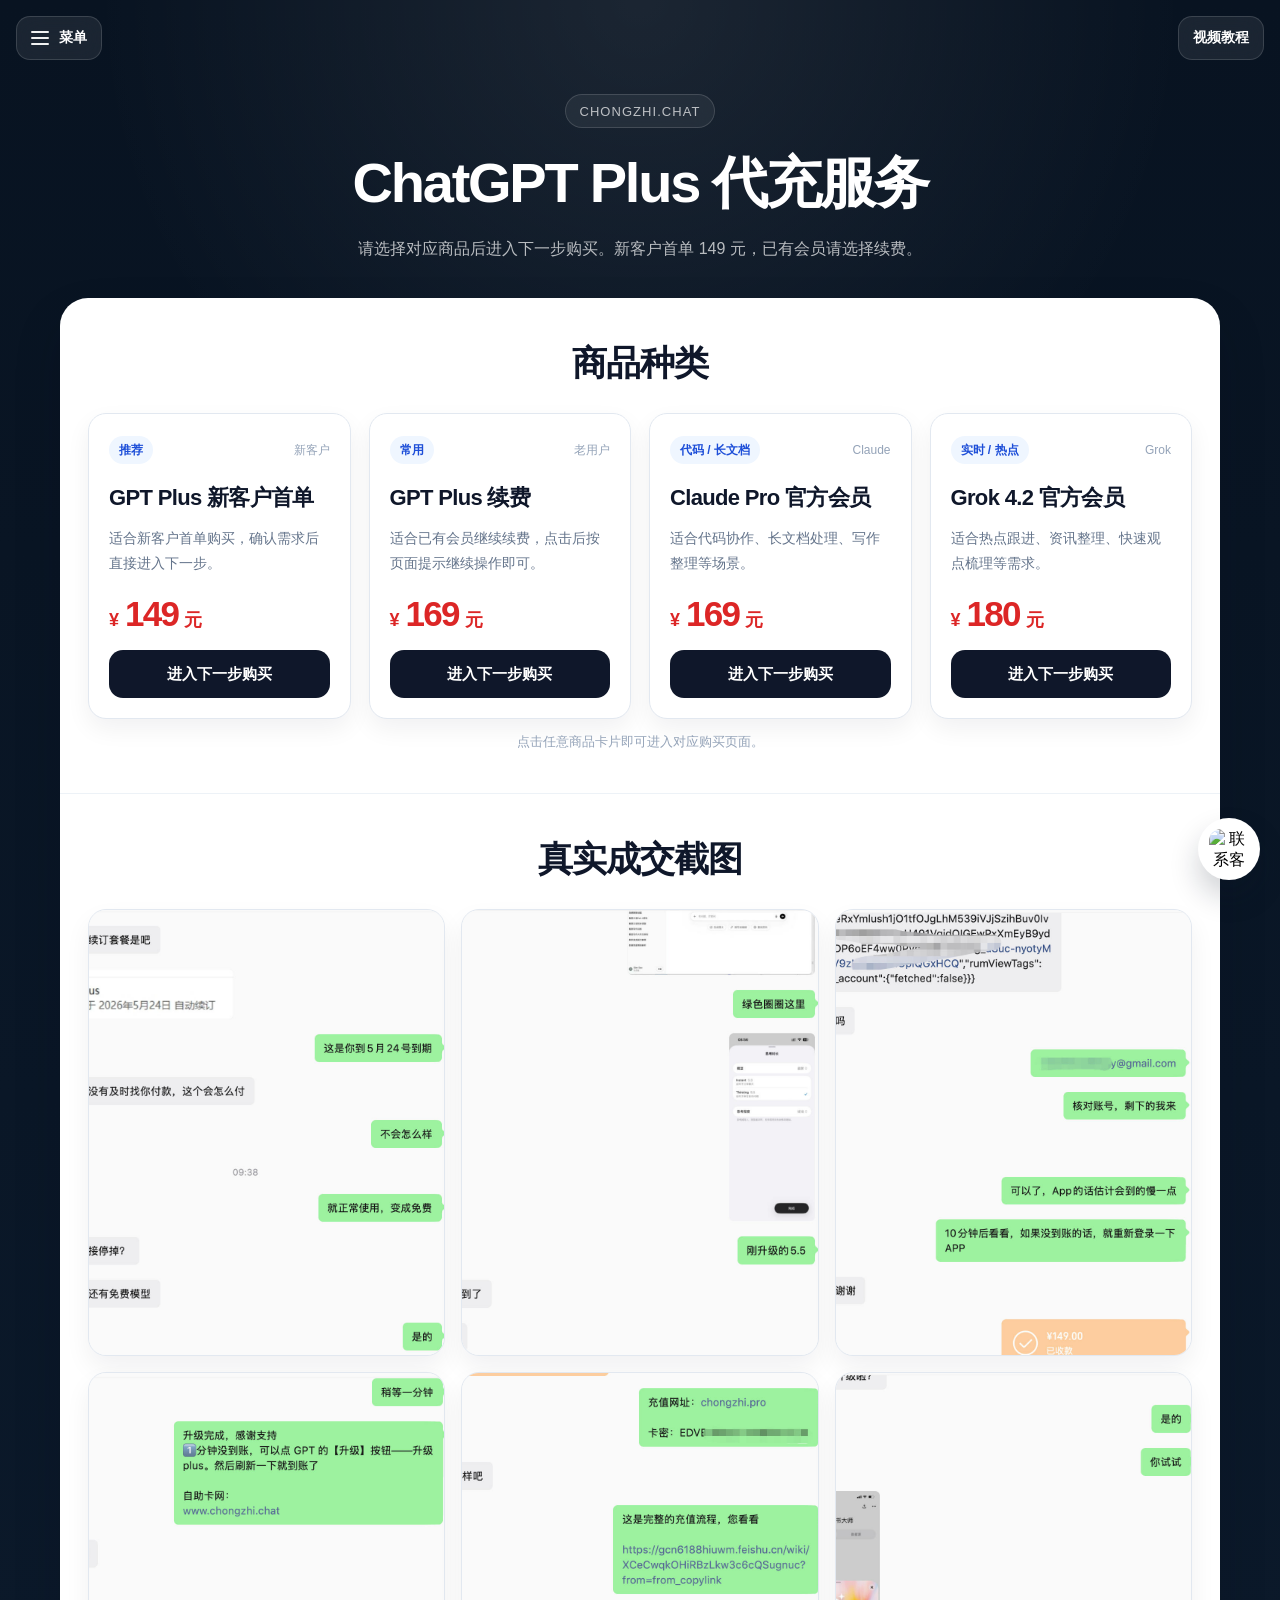
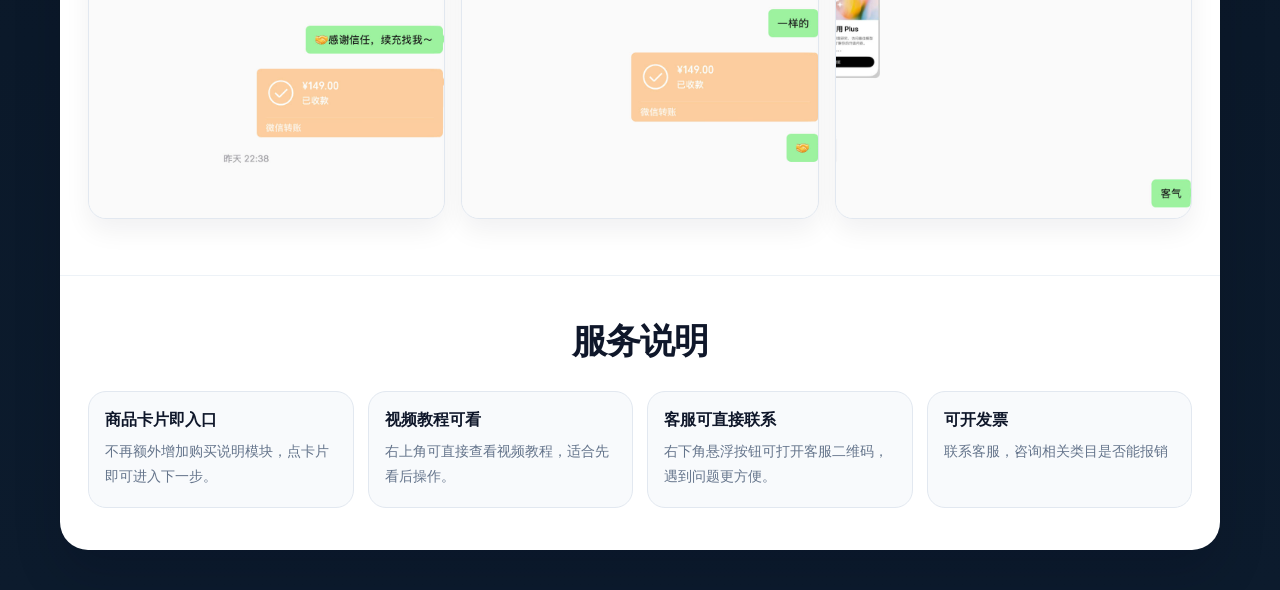
==== commit 87c2b474: "Update index.html" ====
--- a/index.html
+++ b/index.html
@@ -900,7 +900,6 @@
             <section class="section">
                 <div class="section-head">
                     <h2>真实成交截图</h2>
-                    <p>支持最多 6 张，放在当前页面同级目录即可直接显示。</p>
                 </div>
 
                 <div class="proof-grid">
@@ -912,7 +911,7 @@
                     <div class="proof-card"><img src="./成交截图6.jpg" alt="成交截图6" loading="lazy" data-proof-title="成交截图 6"></div>
                 </div>
 
-                <div class="proof-note">如果图片仍不显示，请确认你打开的是当前这个 `index.html`，并且图片文件和它在同一目录。</div>
+                <div class="proof-note"></div>
             </section>
 
             <section class="section">
@@ -934,8 +933,8 @@
                         <p>右下角悬浮按钮可打开客服二维码，遇到问题更方便。</p>
                     </div>
                     <div class="service-item">
-                        <h3>公告单独展示</h3>
-                        <p>如有临时通知，会通过公告弹窗展示，不影响主页面结构。</p>
+                        <h3>可开发票</h3>
+                        <p>联系客服，咨询相关类目是否能报销</p>
                     </div>
                 </div>
             </section>
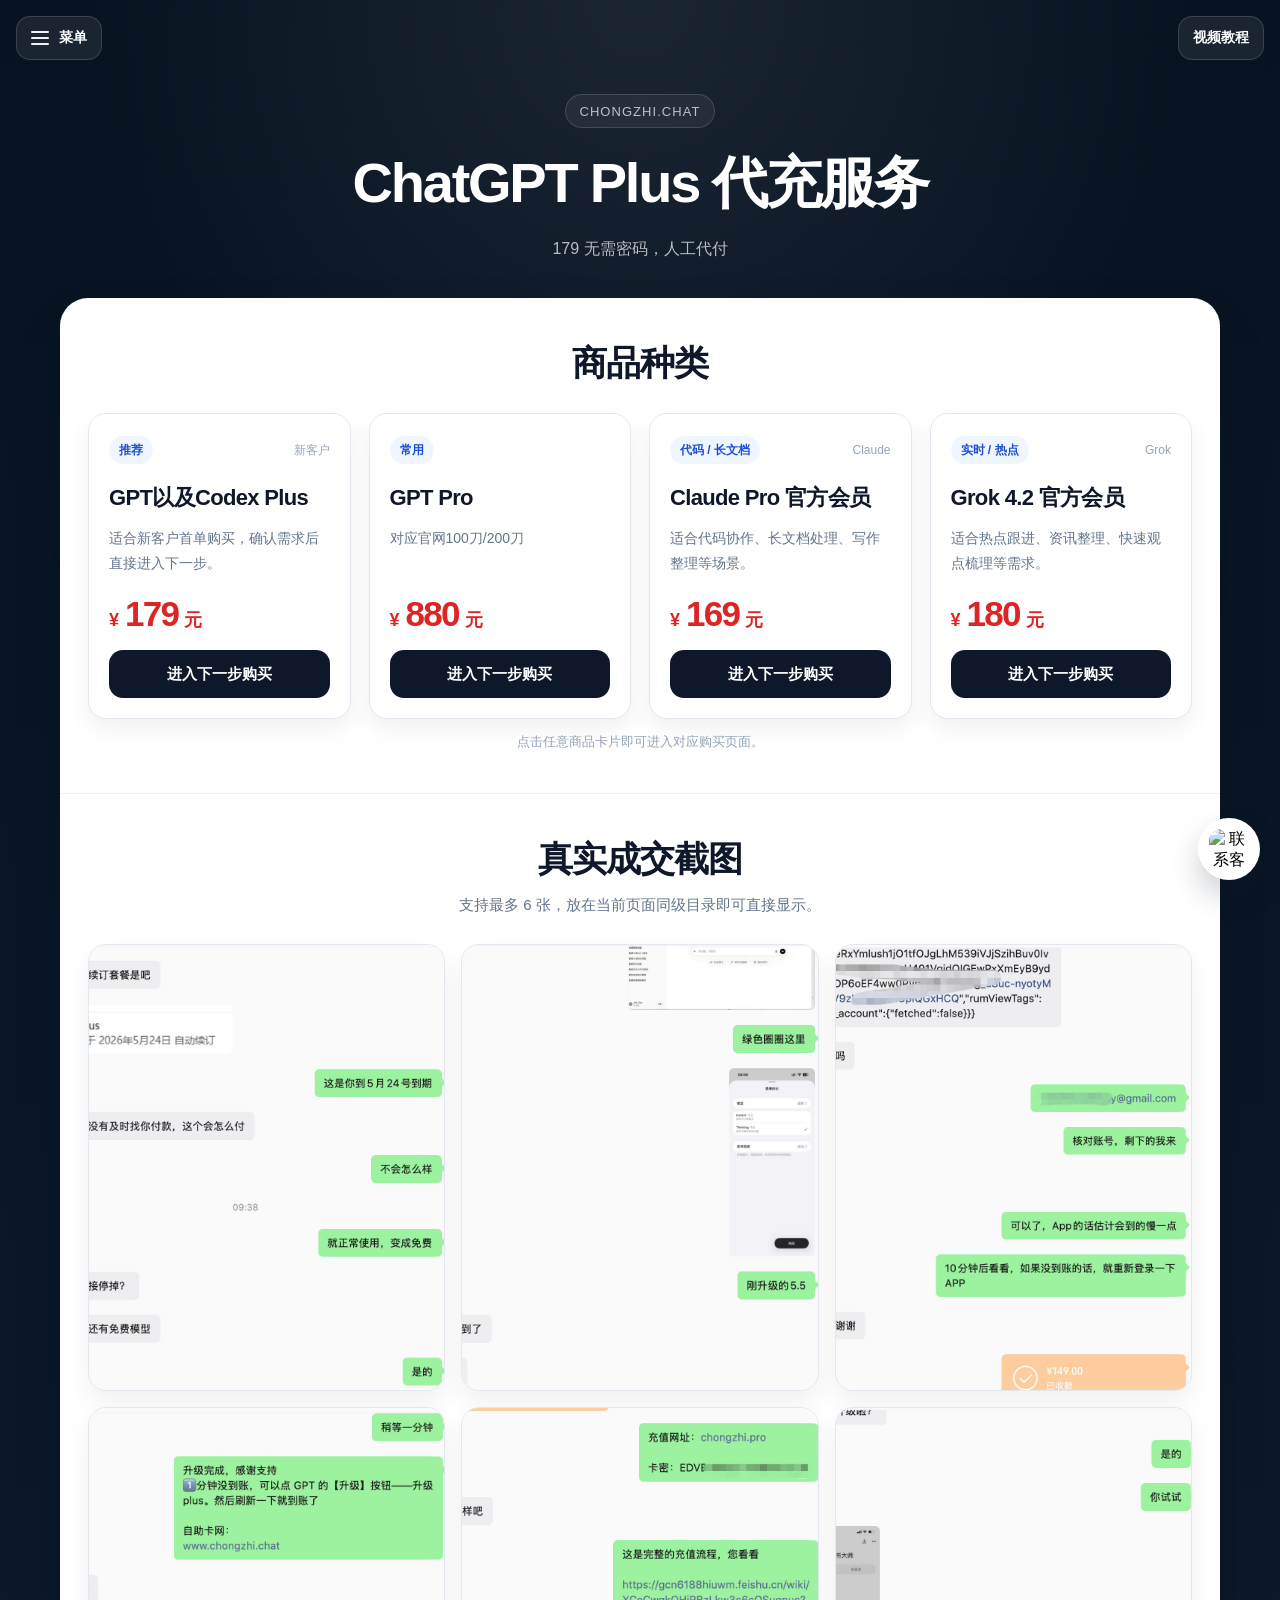
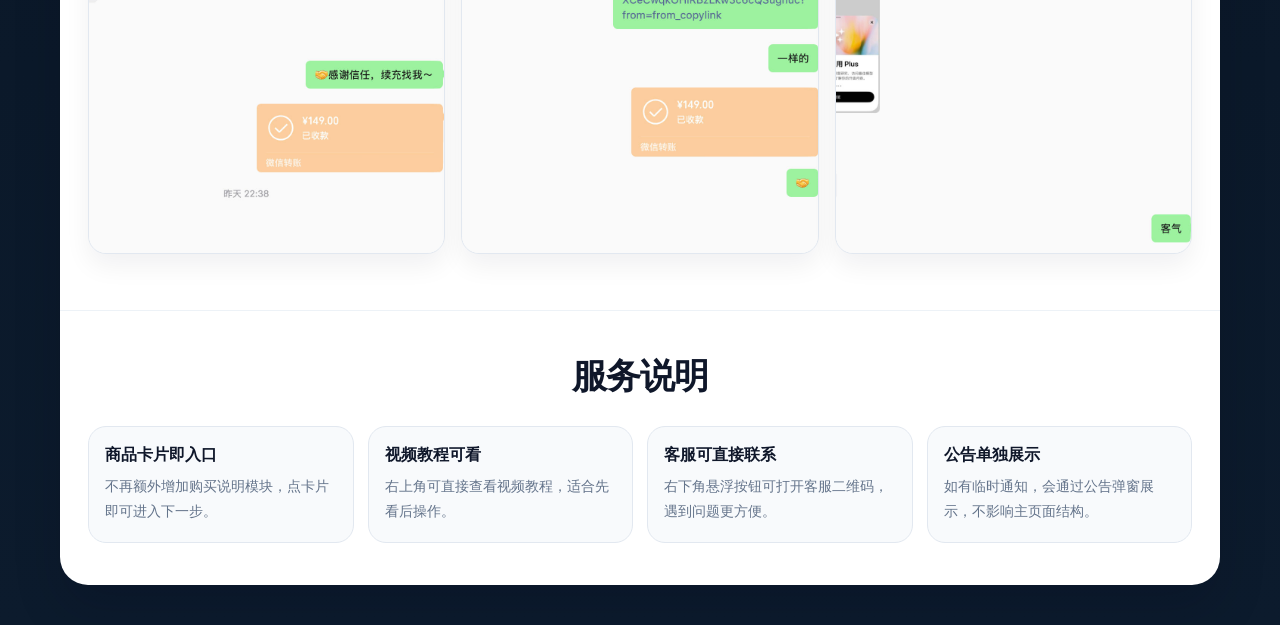
==== commit 33566928: "Update index.html" ====
--- a/index.html
+++ b/index.html
@@ -309,6 +309,58 @@
             line-height: 1.8;
         }
 
+        .purchase-toast {
+            position: fixed;
+            left: 20px;
+            bottom: 20px;
+            z-index: 1090;
+            width: min(340px, calc(100vw - 40px));
+            padding: 13px 15px;
+            border: 1px solid rgba(226, 232, 240, 0.82);
+            border-radius: 16px;
+            background: rgba(255, 255, 255, 0.94);
+            box-shadow: 0 18px 38px rgba(15, 23, 42, 0.16);
+            backdrop-filter: blur(12px);
+            transform: translateY(18px);
+            opacity: 0;
+            pointer-events: none;
+            transition: opacity 0.28s ease, transform 0.28s ease;
+        }
+
+        .purchase-toast.show {
+            transform: translateY(0);
+            opacity: 1;
+        }
+
+        .purchase-toast-label {
+            display: flex;
+            align-items: center;
+            gap: 8px;
+            color: #64748b;
+            font-size: 12px;
+            font-weight: 700;
+            margin-bottom: 5px;
+        }
+
+        .purchase-toast-dot {
+            width: 7px;
+            height: 7px;
+            border-radius: 50%;
+            background: #22c55e;
+            box-shadow: 0 0 0 4px rgba(34, 197, 94, 0.12);
+        }
+
+        .purchase-toast-text {
+            color: var(--text);
+            font-size: 14px;
+            line-height: 1.6;
+            font-weight: 700;
+        }
+
+        .purchase-toast-product {
+            color: var(--brand-dark);
+        }
+
         .fixed-contact-btn {
             position: fixed;
             right: 20px;
@@ -812,8 +864,24 @@
                 min-height: auto;
             }
 
-            .top-right-video-btn span:last-child {
-                display: none;
+            .top-left-nav-btn,
+            .top-right-video-btn {
+                min-height: 42px;
+                padding: 0 12px;
+                font-size: 13px;
+            }
+
+            .purchase-toast {
+                left: 12px;
+                right: 88px;
+                bottom: calc(20px + env(safe-area-inset-bottom));
+                width: auto;
+                padding: 11px 12px;
+                border-radius: 14px;
+            }
+
+            .purchase-toast-text {
+                font-size: 13px;
             }
         }
     </style>
@@ -823,7 +891,7 @@
         <header class="hero">
             <div class="hero-mark">CHONGZHI.CHAT</div>
             <h1>ChatGPT Plus 代充服务</h1>
-            <p>请选择对应商品后进入下一步购买。新客户首单 149 元，已有会员请选择续费。</p>
+            <p>179 无需密码，人工代付</p>
         </header>
 
         <main class="main-shell">
@@ -838,11 +906,11 @@
                             <span class="goods-badge">推荐</span>
                             <span class="goods-note">新客户</span>
                         </div>
-                        <h3 class="goods-title">GPT Plus 新客户首单</h3>
+                        <h3 class="goods-title">GPT以及Codex Plus</h3>
                         <p class="goods-desc">适合新客户首单购买，确认需求后直接进入下一步。</p>
                         <div class="goods-price">
                             <span class="currency">¥</span>
-                            <span class="value">149</span>
+                            <span class="value">179</span>
                             <span class="unit">元</span>
                         </div>
                         <div class="goods-action">进入下一步购买</div>
@@ -851,13 +919,13 @@
                     <a href="https://fe.dtyuedan.cn/shop/VA3AB5CB" target="_blank" rel="noopener" class="goods-card" data-shop-link>
                         <div class="goods-top">
                             <span class="goods-badge">常用</span>
-                            <span class="goods-note">老用户</span>
+                            <span class="goods-note"></span>
                         </div>
-                        <h3 class="goods-title">GPT Plus 续费</h3>
-                        <p class="goods-desc">适合已有会员继续续费，点击后按页面提示继续操作即可。</p>
+                        <h3 class="goods-title">GPT Pro</h3>
+                        <p class="goods-desc">对应官网100刀/200刀</p>
                         <div class="goods-price">
                             <span class="currency">¥</span>
-                            <span class="value">169</span>
+                            <span class="value">880</span>
                             <span class="unit">元</span>
                         </div>
                         <div class="goods-action">进入下一步购买</div>
@@ -900,6 +968,7 @@
             <section class="section">
                 <div class="section-head">
                     <h2>真实成交截图</h2>
+                    <p>支持最多 6 张，放在当前页面同级目录即可直接显示。</p>
                 </div>
 
                 <div class="proof-grid">
@@ -933,12 +1002,20 @@
                         <p>右下角悬浮按钮可打开客服二维码，遇到问题更方便。</p>
                     </div>
                     <div class="service-item">
-                        <h3>可开发票</h3>
-                        <p>联系客服，咨询相关类目是否能报销</p>
+                        <h3>公告单独展示</h3>
+                        <p>如有临时通知，会通过公告弹窗展示，不影响主页面结构。</p>
                     </div>
                 </div>
             </section>
         </main>
+    </div>
+
+    <div class="purchase-toast" id="purchaseToast" aria-live="polite" aria-hidden="true">
+        <div class="purchase-toast-label">
+            <span class="purchase-toast-dot" aria-hidden="true"></span>
+            <span>最近成交</span>
+        </div>
+        <div class="purchase-toast-text" id="purchaseToastText"></div>
     </div>
 
     <button class="top-left-nav-btn" id="navMenuBtn" type="button" aria-label="打开导航菜单" aria-expanded="false">
@@ -1150,6 +1227,109 @@
         const SHOP_URL = "https://fe.dtyuedan.cn/shop/VA3AB5CB";
 
         (function () {
+            const toast = document.getElementById("purchaseToast");
+            const toastText = document.getElementById("purchaseToastText");
+
+            if (!toast || !toastText) return;
+
+            const purchases = [
+                ["131****4563", "GPT Plus"],
+                ["152****8821", "ChatGPT Pro"],
+                ["188****2047", "Claude Pro"],
+                ["176****5930", "Grok 4.2"],
+                ["135****7619", "GPT Plus"],
+                ["189****0362", "ChatGPT Pro"],
+                ["166****7284", "Claude Pro"],
+                ["157****4906", "GPT Plus"],
+                ["138****2158", "Grok 4.2"],
+                ["173****6841", "GPT Plus"],
+                ["199****3470", "ChatGPT Pro"],
+                ["181****9026", "Claude Pro"],
+                ["132****5718", "GPT Plus"],
+                ["186****4093", "Grok 4.2"],
+                ["155****8260", "GPT Plus"],
+                ["177****1348", "ChatGPT Pro"],
+                ["139****6085", "Claude Pro"],
+                ["158****2974", "GPT Plus"],
+                ["180****7359", "Grok 4.2"],
+                ["136****4827", "GPT Plus"],
+                ["198****6195", "ChatGPT Pro"],
+                ["150****2741", "Claude Pro"],
+                ["178****9506", "GPT Plus"],
+                ["133****8052", "Grok 4.2"],
+                ["187****3186", "GPT Plus"],
+                ["159****6420", "ChatGPT Pro"],
+                ["171****5069", "Claude Pro"],
+                ["137****0934", "GPT Plus"],
+                ["191****7258", "Grok 4.2"],
+                ["151****3867", "GPT Plus"],
+                ["185****9724", "ChatGPT Pro"],
+                ["134****6501", "Claude Pro"],
+                ["175****2197", "GPT Plus"],
+                ["188****5472", "Grok 4.2"],
+                ["156****8039", "GPT Plus"],
+                ["193****4615", "ChatGPT Pro"],
+                ["130****7296", "Claude Pro"],
+                ["182****0568", "GPT Plus"],
+                ["147****3841", "Grok 4.2"],
+                ["165****9180", "GPT Plus"],
+                ["190****2375", "ChatGPT Pro"],
+                ["153****6048", "Claude Pro"],
+                ["172****8493", "GPT Plus"],
+                ["183****1756", "Grok 4.2"],
+                ["149****5207", "GPT Plus"],
+                ["196****3084", "ChatGPT Pro"],
+                ["145****7629", "Claude Pro"],
+                ["170****4913", "GPT Plus"],
+                ["184****6350", "Grok 4.2"],
+                ["162****8571", "GPT Plus"],
+                ["195****2046", "ChatGPT Pro"],
+                ["148****9735", "Claude Pro"],
+                ["174****3162", "GPT Plus"],
+                ["187****6904", "Grok 4.2"],
+                ["156****4280", "GPT Plus"],
+                ["192****7516", "ChatGPT Pro"],
+                ["133****2695", "Claude Pro"],
+                ["181****5847", "GPT Plus"],
+                ["166****0379", "Grok 4.2"],
+                ["159****8134", "GPT Plus"],
+                ["197****4268", "ChatGPT Pro"],
+                ["135****9702", "Claude Pro"],
+                ["176****2419", "GPT Plus"],
+                ["189****5086", "Grok 4.2"],
+                ["151****7340", "GPT Plus"],
+                ["198****0625", "ChatGPT Pro"],
+                ["137****6951", "Claude Pro"],
+                ["180****3294", "GPT Plus"],
+                ["173****8462", "Grok 4.2"],
+                ["152****5089", "GPT Plus"],
+                ["186****1743", "ChatGPT Pro"],
+                ["139****7628", "Claude Pro"]
+            ];
+
+            let index = Math.floor(Math.random() * purchases.length);
+
+            function renderPurchase() {
+                const current = purchases[index % purchases.length];
+                toastText.innerHTML = `用户 ${current[0]} 购买了 <span class="purchase-toast-product">${current[1]}</span>`;
+                toast.classList.add("show");
+                toast.setAttribute("aria-hidden", "false");
+
+                window.setTimeout(() => {
+                    toast.classList.remove("show");
+                    toast.setAttribute("aria-hidden", "true");
+                }, 3800);
+
+                index += 1;
+            }
+
+            window.setTimeout(() => {
+                renderPurchase();
+                window.setInterval(renderPurchase, 6200);
+            }, 3200);
+        })();
+
+        (function () {
             const shopLinks = document.querySelectorAll("[data-shop-link]");
 
             shopLinks.forEach((link) => {
@@ -1185,7 +1365,7 @@
             }
 
             fixedContactBtn && fixedContactBtn.addEventListener("click", () => {
-                openImageModal("./企业微信.jpg", "联系客服", "微信：jg-3355    QQ：552309781");
+                openImageModal("./企业微信.jpg", "联系客服", "微信：552309781    QQ：552309781");
             });
 
             imageModalClose && imageModalClose.addEventListener("click", closeImageModal);
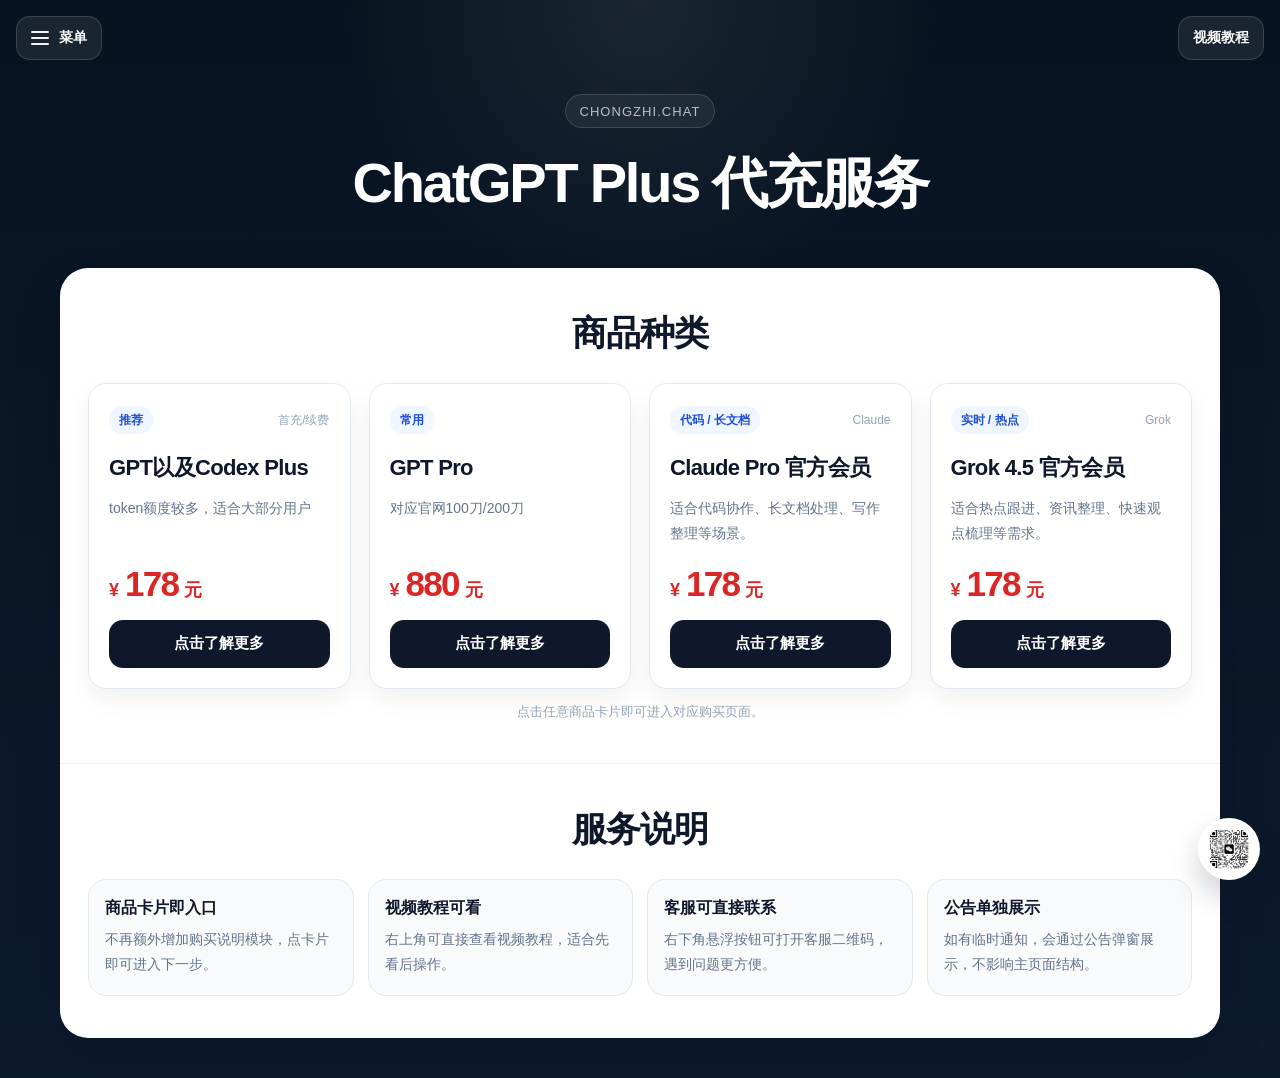
==== commit 748c7601: "Update index.html" ====
--- a/index.html
+++ b/index.html
@@ -891,7 +891,7 @@
         <header class="hero">
             <div class="hero-mark">CHONGZHI.CHAT</div>
             <h1>ChatGPT Plus 代充服务</h1>
-            <p>179 无需密码，人工代付</p>
+            <p></p>
         </header>
 
         <main class="main-shell">
@@ -904,16 +904,16 @@
                     <a href="https://fe.dtyuedan.cn/shop/VA3AB5CB" target="_blank" rel="noopener" class="goods-card" data-shop-link>
                         <div class="goods-top">
                             <span class="goods-badge">推荐</span>
-                            <span class="goods-note">新客户</span>
+                            <span class="goods-note">首充/续费</span>
                         </div>
                         <h3 class="goods-title">GPT以及Codex Plus</h3>
-                        <p class="goods-desc">适合新客户首单购买，确认需求后直接进入下一步。</p>
+                        <p class="goods-desc">token额度较多，适合大部分用户</p>
                         <div class="goods-price">
                             <span class="currency">¥</span>
-                            <span class="value">179</span>
+                            <span class="value">178</span>
                             <span class="unit">元</span>
                         </div>
-                        <div class="goods-action">进入下一步购买</div>
+                        <div class="goods-action">点击了解更多</div>
                     </a>
 
                     <a href="https://fe.dtyuedan.cn/shop/VA3AB5CB" target="_blank" rel="noopener" class="goods-card" data-shop-link>
@@ -928,7 +928,7 @@
                             <span class="value">880</span>
                             <span class="unit">元</span>
                         </div>
-                        <div class="goods-action">进入下一步购买</div>
+                        <div class="goods-action">点击了解更多</div>
                     </a>
 
                     <a href="https://fe.dtyuedan.cn/shop/VA3AB5CB" target="_blank" rel="noopener" class="goods-card" data-shop-link>
@@ -940,10 +940,10 @@
                         <p class="goods-desc">适合代码协作、长文档处理、写作整理等场景。</p>
                         <div class="goods-price">
                             <span class="currency">¥</span>
-                            <span class="value">169</span>
+                            <span class="value">178</span>
                             <span class="unit">元</span>
                         </div>
-                        <div class="goods-action">进入下一步购买</div>
+                        <div class="goods-action">点击了解更多</div>
                     </a>
 
                     <a href="https://fe.dtyuedan.cn/shop/VA3AB5CB" target="_blank" rel="noopener" class="goods-card" data-shop-link>
@@ -951,14 +951,14 @@
                             <span class="goods-badge">实时 / 热点</span>
                             <span class="goods-note">Grok</span>
                         </div>
-                        <h3 class="goods-title">Grok 4.2 官方会员</h3>
+                        <h3 class="goods-title">Grok 4.5 官方会员</h3>
                         <p class="goods-desc">适合热点跟进、资讯整理、快速观点梳理等需求。</p>
                         <div class="goods-price">
                             <span class="currency">¥</span>
-                            <span class="value">180</span>
+                            <span class="value">178</span>
                             <span class="unit">元</span>
                         </div>
-                        <div class="goods-action">进入下一步购买</div>
+                        <div class="goods-action">点击了解更多</div>
                     </a>
                 </div>
 
@@ -968,17 +968,10 @@
             <section class="section">
                 <div class="section-head">
                     <h2>真实成交截图</h2>
-                    <p>支持最多 6 张，放在当前页面同级目录即可直接显示。</p>
+                    <p></p>
                 </div>
 
-                <div class="proof-grid">
-                    <div class="proof-card"><img src="./成交截图1.jpg" alt="成交截图1" loading="lazy" data-proof-title="成交截图 1"></div>
-                    <div class="proof-card"><img src="./成交截图2.jpg" alt="成交截图2" loading="lazy" data-proof-title="成交截图 2"></div>
-                    <div class="proof-card"><img src="./成交截图3.jpg" alt="成交截图3" loading="lazy" data-proof-title="成交截图 3"></div>
-                    <div class="proof-card"><img src="./成交截图4.jpg" alt="成交截图4" loading="lazy" data-proof-title="成交截图 4"></div>
-                    <div class="proof-card"><img src="./成交截图5.jpg" alt="成交截图5" loading="lazy" data-proof-title="成交截图 5"></div>
-                    <div class="proof-card"><img src="./成交截图6.jpg" alt="成交截图6" loading="lazy" data-proof-title="成交截图 6"></div>
-                </div>
+                <div class="proof-grid" id="proof-grid" aria-live="polite"></div>
 
                 <div class="proof-note"></div>
             </section>
@@ -1058,15 +1051,15 @@
             <button class="video-modal-close" id="videoClose" type="button" aria-label="关闭视频">×</button>
             <div class="video-modal-title">视频教程</div>
             <video id="tutorialVideo" controls playsinline preload="metadata">
-                <source src="./视频教程.mp4" type="video/mp4">
-                您的浏览器不支持视频播放。<a href="./视频教程.mp4" target="_blank" rel="noopener">点此打开视频</a>
+                <source src="./tutorial.mp4?v=20260615" type="video/mp4">
+                您的浏览器不支持视频播放。<a href="./tutorial.mp4?v=20260615" target="_blank" rel="noopener">点此打开视频</a>
             </video>
-            <a class="video-fallback-link" href="./视频教程.mp4" target="_blank" rel="noopener">无法播放时，可在新窗口打开</a>
+            <a class="video-fallback-link" href="./tutorial.mp4?v=20260615" target="_blank" rel="noopener">无法播放时，可在新窗口打开</a>
 
             <div class="video-key-cta">
                 <a class="cta-primary" href="https://www.chatgpt.com" target="_blank" rel="noopener">登录 GPT 账号</a>
                 <a class="cta-primary" href="https://chatgpt.com/api/auth/session" target="_blank" rel="noopener">获取充值密钥</a>
-                <a class="cta-primary" href="https://gcn6188hiuwm.feishu.cn/wiki/XCeCwqkOHiRBzLkw3c6cQSugnuc?from=from_copylink" target="_blank" rel="noopener">查看详细文档</a>
+                <a class="cta-primary" href="chongzhi.chat/jiaochen/" target="_blank" rel="noopener">查看详细文档</a>
             </div>
         </div>
     </div>
@@ -1347,7 +1340,10 @@
             const imageModalTarget = document.getElementById("imageModalTarget");
             const imageModalTitle = document.getElementById("imageModalTitle");
             const imageModalDesc = document.getElementById("imageModalDesc");
-            const proofImages = document.querySelectorAll(".proof-card img");
+            const proofGrid = document.getElementById("proof-grid");
+            const proofSection = proofGrid && proofGrid.closest(".section");
+            const imagePattern = /\.(avif|gif|jpe?g|png|webp)$/i;
+            const proofImagesApi = "https://api.github.com/repos/LoJianxiong/chongzhi.chat/contents/chengjiao?ref=main";
 
             function openImageModal(src, title, desc) {
                 imageModalTarget.src = src;
@@ -1374,12 +1370,45 @@
                 if (e.target === imageModal) closeImageModal();
             });
 
-            proofImages.forEach((img, index) => {
-                img.addEventListener("click", () => {
-                    const title = img.getAttribute("data-proof-title") || ("成交截图 " + (index + 1));
-                    openImageModal(img.currentSrc || img.src, title, "");
+            function renderProofImages(files) {
+                const images = files.filter(file => file.type === "file" && imagePattern.test(file.name));
+
+                if (!images.length) {
+                    proofSection && (proofSection.hidden = true);
+                    return;
+                }
+
+                images.forEach((file, index) => {
+                    const card = document.createElement("div");
+                    const image = document.createElement("img");
+                    const imageNumber = index + 1;
+
+                    card.className = "proof-card";
+                    image.src = file.download_url;
+                    image.alt = "成交截图 " + imageNumber;
+                    image.loading = "lazy";
+                    image.dataset.proofTitle = "成交截图 " + imageNumber;
+                    image.addEventListener("error", () => card.remove());
+
+                    card.appendChild(image);
+                    proofGrid.appendChild(card);
                 });
-            });
+            }
+
+            if (proofGrid) {
+                fetch(proofImagesApi, { cache: "no-store" })
+                    .then(response => response.ok ? response.json() : Promise.reject(response))
+                    .then(renderProofImages)
+                    .catch(() => {
+                        proofSection && (proofSection.hidden = true);
+                    });
+
+                proofGrid.addEventListener("click", (event) => {
+                    const image = event.target.closest(".proof-card img");
+                    if (!image) return;
+                    openImageModal(image.currentSrc || image.src, image.dataset.proofTitle, "");
+                });
+            }
 
             document.addEventListener("keydown", (e) => {
                 if (e.key === "Escape") closeImageModal();
@@ -1486,6 +1515,10 @@
                 if (!videoModal) return;
                 closeArticle();
                 closeDrawer();
+                if (tutorialVideo && tutorialVideo.preload !== "auto") {
+                    tutorialVideo.preload = "auto";
+                    tutorialVideo.load();
+                }
                 videoModal.classList.add("show");
                 videoModal.setAttribute("aria-hidden", "false");
                 syncScrollLock();
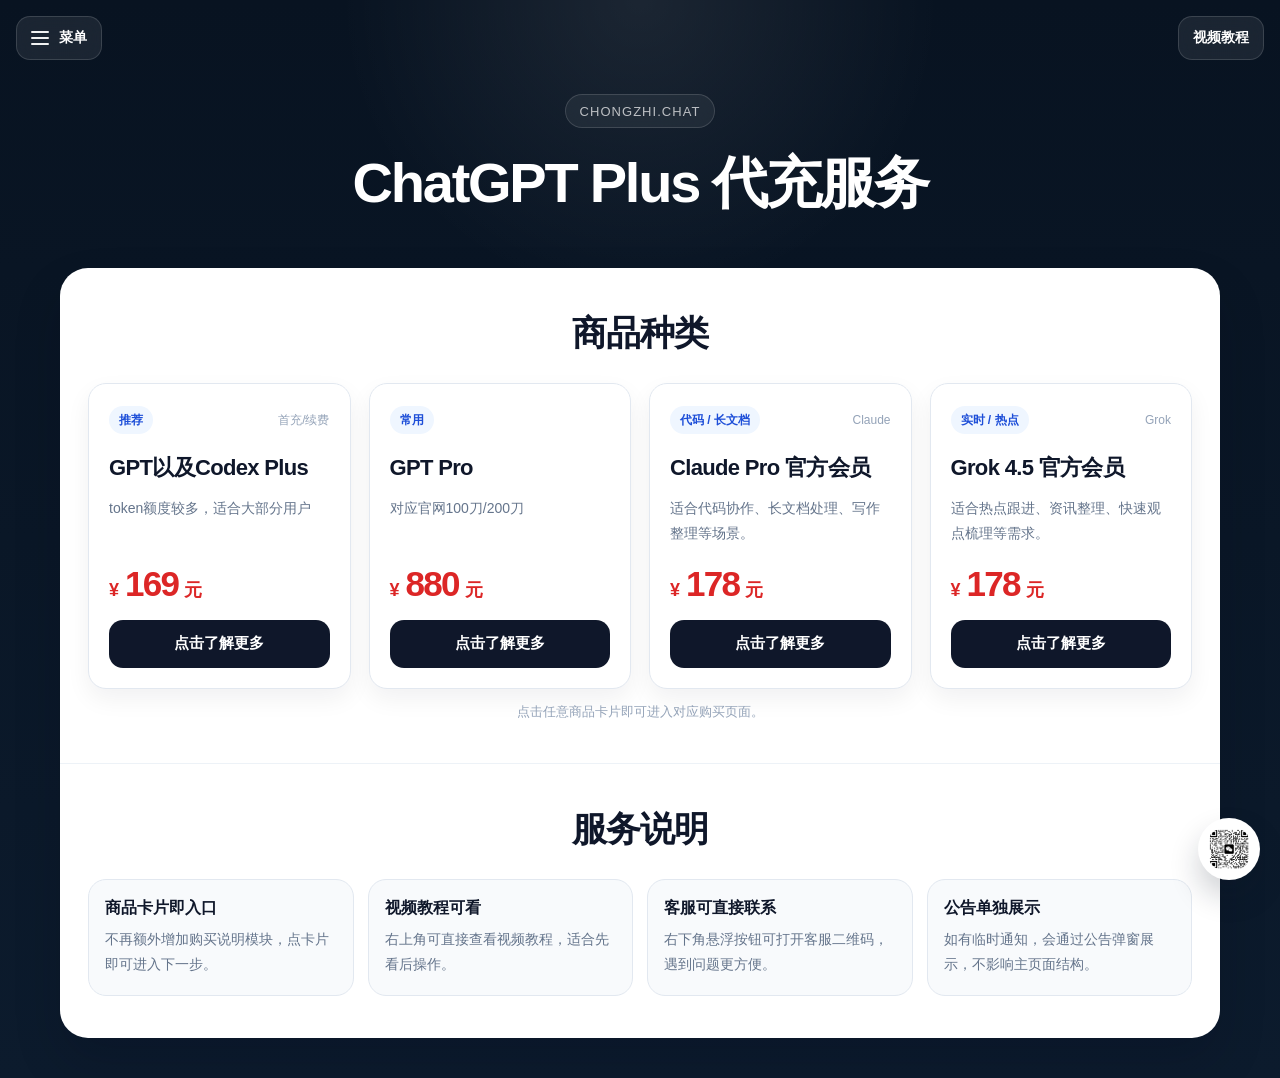
==== commit b15fd2c1: "Update price from 178 to 169 in index.html" ====
--- a/index.html
+++ b/index.html
@@ -901,7 +901,7 @@
                 </div>
 
                 <div class="goods-grid">
-                    <a href="https://fe.dtyuedan.cn/shop/VA3AB5CB" target="_blank" rel="noopener" class="goods-card" data-shop-link>
+                    <a href="https://qfcc99.com/shop/VA3AB5CB" target="_blank" rel="noopener" class="goods-card" data-shop-link>
                         <div class="goods-top">
                             <span class="goods-badge">推荐</span>
                             <span class="goods-note">首充/续费</span>
@@ -910,13 +910,13 @@
                         <p class="goods-desc">token额度较多，适合大部分用户</p>
                         <div class="goods-price">
                             <span class="currency">¥</span>
-                            <span class="value">178</span>
+                            <span class="value">169</span>
                             <span class="unit">元</span>
                         </div>
                         <div class="goods-action">点击了解更多</div>
                     </a>
 
-                    <a href="https://fe.dtyuedan.cn/shop/VA3AB5CB" target="_blank" rel="noopener" class="goods-card" data-shop-link>
+                    <a href="https://qfcc99.com/shop/VA3AB5CB" target="_blank" rel="noopener" class="goods-card" data-shop-link>
                         <div class="goods-top">
                             <span class="goods-badge">常用</span>
                             <span class="goods-note"></span>
@@ -931,7 +931,7 @@
                         <div class="goods-action">点击了解更多</div>
                     </a>
 
-                    <a href="https://fe.dtyuedan.cn/shop/VA3AB5CB" target="_blank" rel="noopener" class="goods-card" data-shop-link>
+                    <a href="https://qfcc99.com/shop/VA3AB5CB" target="_blank" rel="noopener" class="goods-card" data-shop-link>
                         <div class="goods-top">
                             <span class="goods-badge">代码 / 长文档</span>
                             <span class="goods-note">Claude</span>
@@ -946,7 +946,7 @@
                         <div class="goods-action">点击了解更多</div>
                     </a>
 
-                    <a href="https://fe.dtyuedan.cn/shop/VA3AB5CB" target="_blank" rel="noopener" class="goods-card" data-shop-link>
+                    <a href="https://qfcc99.com/shop/VA3AB5CB" target="_blank" rel="noopener" class="goods-card" data-shop-link>
                         <div class="goods-top">
                             <span class="goods-badge">实时 / 热点</span>
                             <span class="goods-note">Grok</span>
@@ -1059,7 +1059,7 @@
             <div class="video-key-cta">
                 <a class="cta-primary" href="https://www.chatgpt.com" target="_blank" rel="noopener">登录 GPT 账号</a>
                 <a class="cta-primary" href="https://chatgpt.com/api/auth/session" target="_blank" rel="noopener">获取充值密钥</a>
-                <a class="cta-primary" href="chongzhi.chat/jiaochen/" target="_blank" rel="noopener">查看详细文档</a>
+                <a class="cta-primary" href="https://www.gptplus.info/jiaocheng/" target="_blank" rel="noopener">查看详细文档</a>
             </div>
         </div>
     </div>
@@ -1101,7 +1101,7 @@
         </ul>
 
         <div class="article-cta">
-            <a href="https://fe.dtyuedan.cn/shop/VA3AB5CB" class="cta-primary article-buy-link" target="_blank" rel="noopener" data-shop-link>进入购买</a>
+            <a href="https://qfcc99.com/shop/VA3AB5CB" class="cta-primary article-buy-link" target="_blank" rel="noopener" data-shop-link>进入购买</a>
         </div>
     </template>
 
@@ -1128,7 +1128,7 @@
         </ul>
 
         <div class="article-cta">
-            <a href="https://fe.dtyuedan.cn/shop/VA3AB5CB" class="cta-primary article-buy-link" target="_blank" rel="noopener" data-shop-link>进入购买</a>
+            <a href="https://qfcc99.com/shop/VA3AB5CB" class="cta-primary article-buy-link" target="_blank" rel="noopener" data-shop-link>进入购买</a>
         </div>
     </template>
 
@@ -1157,7 +1157,7 @@
         </div>
 
         <div class="article-cta">
-            <a href="https://fe.dtyuedan.cn/shop/VA3AB5CB" class="cta-primary article-buy-link" target="_blank" rel="noopener" data-shop-link>进入购买</a>
+            <a href="https://qfcc99.com/shop/VA3AB5CB" class="cta-primary article-buy-link" target="_blank" rel="noopener" data-shop-link>进入购买</a>
         </div>
     </template>
 
@@ -1176,7 +1176,7 @@
         <pre><code>你是资深工程师，请先复述我的需求，再给出 3 套实现方案（优缺点、复杂度、风险、测试点）。</code></pre>
 
         <div class="article-cta">
-            <a href="https://fe.dtyuedan.cn/shop/VA3AB5CB" class="cta-primary article-buy-link" target="_blank" rel="noopener" data-shop-link>进入购买</a>
+            <a href="https://qfcc99.com/shop/VA3AB5CB" class="cta-primary article-buy-link" target="_blank" rel="noopener" data-shop-link>进入购买</a>
         </div>
     </template>
 
@@ -1195,7 +1195,7 @@
         <pre><code>请把这个热点按：事件经过、核心争议、各方观点、可能走向、我该怎么看 进行结构化整理。</code></pre>
 
         <div class="article-cta">
-            <a href="https://fe.dtyuedan.cn/shop/VA3AB5CB" class="cta-primary article-buy-link" target="_blank" rel="noopener" data-shop-link>进入购买</a>
+            <a href="https://qfcc99.com/shop/VA3AB5CB" class="cta-primary article-buy-link" target="_blank" rel="noopener" data-shop-link>进入购买</a>
         </div>
     </template>
 
@@ -1217,7 +1217,7 @@
     </div>
 
     <script>
-        const SHOP_URL = "https://fe.dtyuedan.cn/shop/VA3AB5CB";
+        const SHOP_URL = "https://qfcc99.com/shop/VA3AB5CB";
 
         (function () {
             const toast = document.getElementById("purchaseToast");
